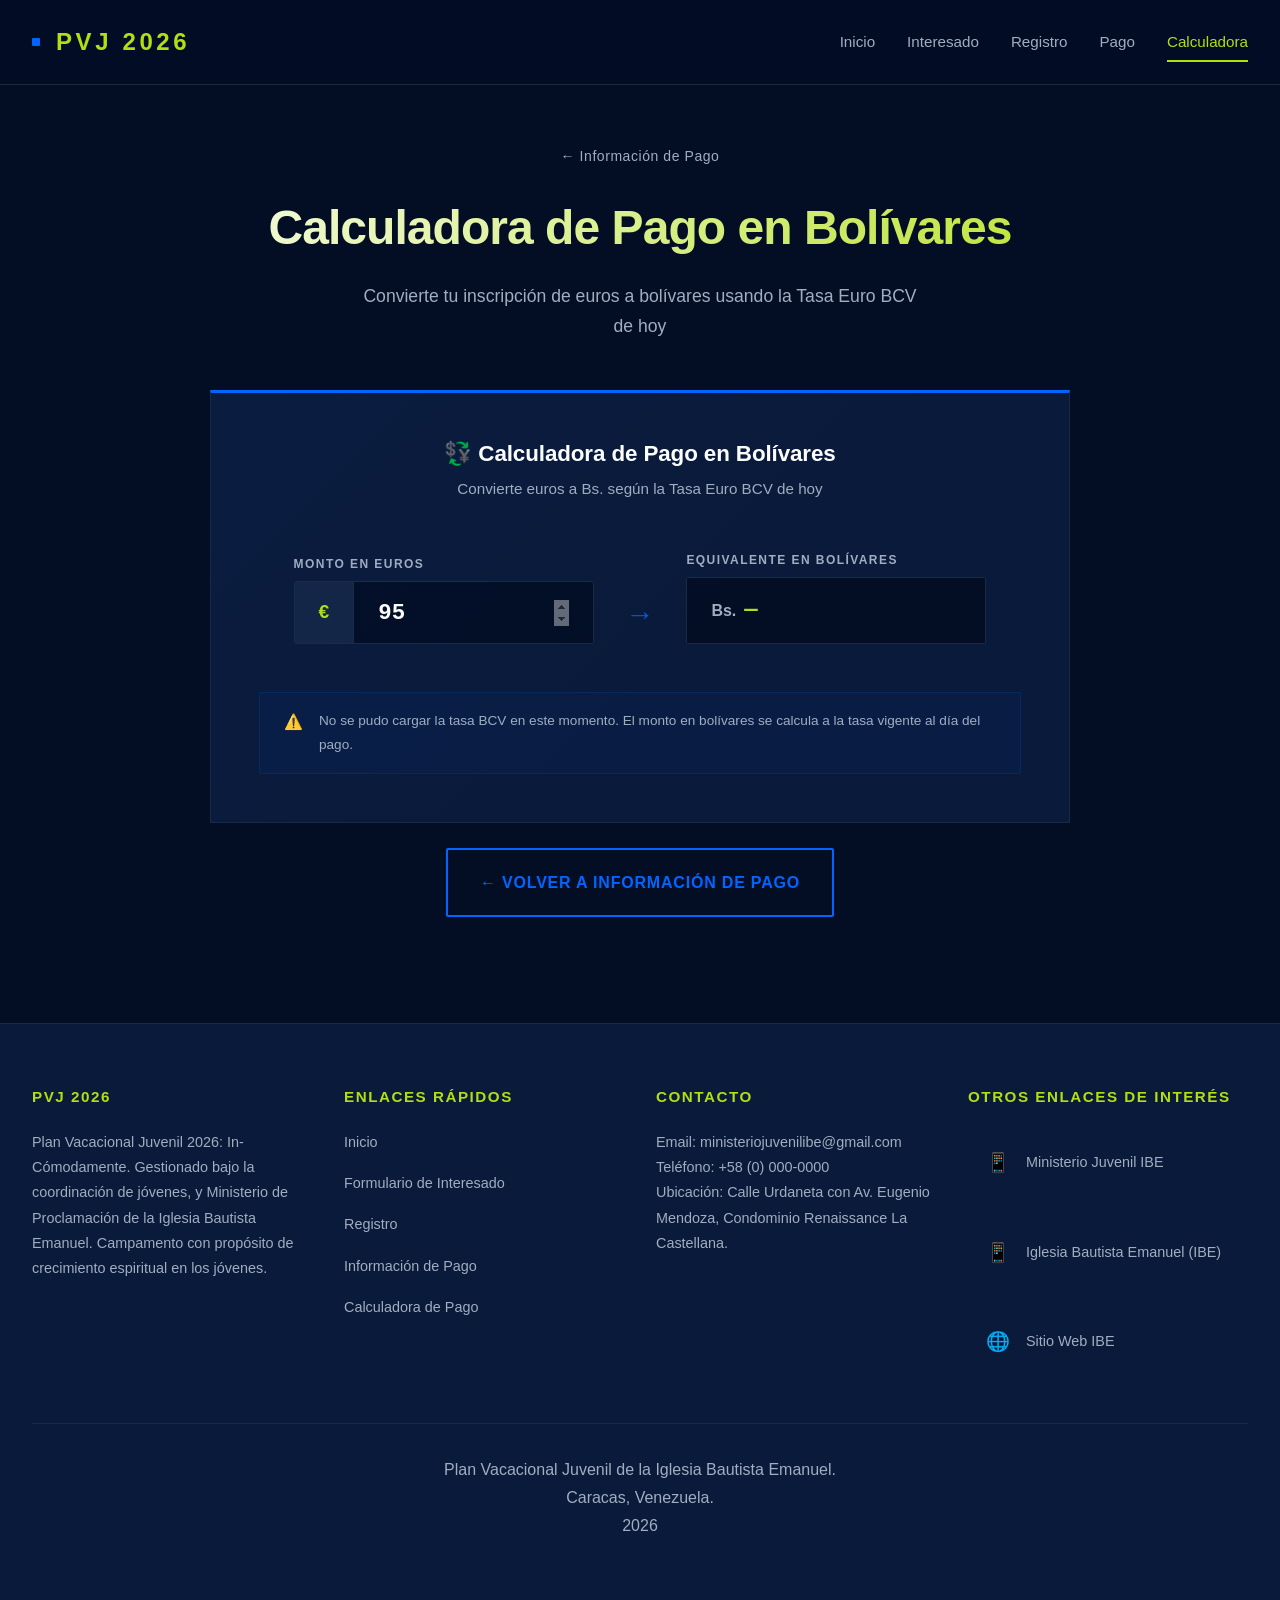
==== calculadora.html @ 080378ae "feat: move calculator to dedicated page (calculadora.html) - Create calculadora.html as a standalone" ====
<!DOCTYPE html>
<html lang="es">
<head>
    <meta charset="UTF-8">
    <meta name="viewport" content="width=device-width, initial-scale=1.0">
    <title>Calculadora de Pago — PVJ 2026</title>
    <meta name="description" content="Calcula el equivalente en bolívares de tu inscripción al Campamento PVJ 2026 según la Tasa Euro BCV del día.">
    <link rel="stylesheet" href="styles.css">
</head>
<body>
    <!-- HEADER & NAVIGATION -->
    <header>
        <nav class="container">
            <div class="logo">PVJ 2026</div>
            <ul class="nav-links" id="navLinks">
                <li><a href="index.html#home">Inicio</a></li>
                <li><a href="index.html#interested-form">Interesado</a></li>
                <li><a href="index.html#registration">Registro</a></li>
                <li><a href="index.html#payment">Pago</a></li>
                <li><a href="calculadora.html" class="active">Calculadora</a></li>
            </ul>
            <button class="hamburger" id="hamburger">
                <span></span>
                <span></span>
                <span></span>
            </button>
        </nav>
    </header>

    <!-- CALCULATOR PAGE -->
    <main class="calc-page">
        <div class="container">

            <div class="calc-page-header">
                <a href="index.html#payment" class="calc-back-link">← Información de Pago</a>
                <h1 class="calc-page-title">Calculadora de Pago en Bolívares</h1>
                <p class="calc-page-subtitle">Convierte tu inscripción de euros a bolívares usando la Tasa Euro BCV de hoy</p>
            </div>

            <div class="calculator-card">
                <div class="calculator-header">
                    <h3 class="calculator-title">💱 Calculadora de Pago en Bolívares</h3>
                    <p class="calculator-subtitle">Convierte euros a Bs. según la Tasa Euro BCV de hoy</p>
                </div>
                <div class="calculator-body">
                    <div class="calculator-input-group">
                        <label class="calculator-label" for="euroInput">Monto en Euros</label>
                        <div class="calculator-input-wrapper">
                            <span class="calculator-currency-symbol">€</span>
                            <input type="number" id="euroInput" class="calculator-input" value="95" min="0" step="1" placeholder="95">
                        </div>
                    </div>
                    <div class="calculator-arrow" aria-hidden="true">→</div>
                    <div class="calculator-output-group">
                        <label class="calculator-label">Equivalente en Bolívares</label>
                        <div class="calculator-result">
                            <span class="calculator-result-currency">Bs.</span>
                            <span class="calculator-result-value" id="bsResultValue">—</span>
                        </div>
                    </div>
                </div>
                <div class="calculator-note" id="calculatorNote">
                    <span class="calculator-note-icon">⏳</span>
                    <span>Obteniendo tasa BCV del día…</span>
                </div>
            </div>

            <div class="calc-page-actions">
                <a href="index.html#payment" class="btn btn-secondary">← Volver a Información de Pago</a>
            </div>

        </div>
    </main>

    <!-- FOOTER -->
    <footer>
        <div class="container">
            <div class="footer-content">
                <div class="footer-section">
                    <h3>PVJ 2026</h3>
                    <p>Plan Vacacional Juvenil 2026: In-Cómodamente. Gestionado bajo la coordinación de jóvenes, y Ministerio de Proclamación de la Iglesia Bautista Emanuel. Campamento con propósito de crecimiento espiritual en los jóvenes.</p>
                </div>
                <div class="footer-section">
                    <h3>Enlaces Rápidos</h3>
                    <ul>
                        <li><a href="index.html#home">Inicio</a></li>
                        <li><a href="index.html#interested-form">Formulario de Interesado</a></li>
                        <li><a href="index.html#registration">Registro</a></li>
                        <li><a href="index.html#payment">Información de Pago</a></li>
                        <li><a href="calculadora.html">Calculadora de Pago</a></li>
                    </ul>
                </div>
                <div class="footer-section">
                    <h3>Contacto</h3>
                    <p>Email: <a href="mailto:ministeriojuvenilibe@gmail.com">ministeriojuvenilibe@gmail.com</a></p>
                    <p>Teléfono: <a href="tel:+58000000000">+58 (0) 000-0000</a></p>
                    <p>Ubicación: <a href="https://maps.app.goo.gl/31Uu8S2GkfhWCuca9" target="_blank" rel="noopener noreferrer">Calle Urdaneta con Av. Eugenio Mendoza, Condominio Renaissance La Castellana.</a></p>
                </div>
                <div class="footer-section">
                    <h3>Otros Enlaces de Interés</h3>
                    <div class="other-links">
                        <a href="https://www.instagram.com/ministeriojuvenilibe?igsh=dWtmNGF1eGZvOHNp" target="_blank" rel="noopener noreferrer" class="other-link">
                            <span class="other-link-icon">📱</span>
                            <span class="other-link-text">Ministerio Juvenil IBE</span>
                        </a>
                        <a href="https://www.instagram.com/ibemanuel_ve?igsh=NWl3dzd6cDNwajc4" target="_blank" rel="noopener noreferrer" class="other-link">
                            <span class="other-link-icon">📱</span>
                            <span class="other-link-text">Iglesia Bautista Emanuel (IBE)</span>
                        </a>
                        <a href="https://ibe.org.ve/?utm_source=ig&utm_medium=social&utm_content=link_in_bio&fbclid=PAb21jcAR_Z95leHRuA2FlbQIxMQBzcnRjBmFwcF9pZA01NjcwNjczNDMzNTI0MjcAAadOOrgETjL6SBcbDUCn283n1OYLlhePJa_xKUQujj7XJ1d_ZzoRWh7jWRweeg_aem_tDl8BLzA64gZrhRH1rPAsA" target="_blank" rel="noopener noreferrer" class="other-link">
                            <span class="other-link-icon">🌐</span>
                            <span class="other-link-text">Sitio Web IBE</span>
                        </a>
                    </div>
                </div>
            </div>
            <div class="footer-bottom">
                <p>Plan Vacacional Juvenil de la Iglesia Bautista Emanuel.<br>
                Caracas, Venezuela.<br>
                2026</p>
            </div>
        </div>
    </footer>

    <script src="main.js"></script>
</body>
</html>
---- styles.css ----
/* ============================================
   DESIGN SYSTEM & CSS VARIABLES
   ============================================ */
:root {
    /* COLOR PALETTE */
    --bg-primary: #030E25;
    --bg-secondary: #0a1a3a;
    --bg-tertiary: #132545;
    --text-primary: #FFFFFF;
    --text-secondary: #A0AEC0;
    --accent-lime: #B2DF14;
    --accent-lime-bright: #C4F01A;
    --accent-blue: #0066FF;
    --accent-blue-bright: #00E5FF;
    --accent-blue-subtle: #0066FF4d;
    --border-subtle: #1a2a45;
    --border-active: #B2DF14;

    /* TYPOGRAPHY */
    --font-family: -apple-system, BlinkMacSystemFont, 'Segoe UI', 'Roboto', 'Oxygen', 'Ubuntu', 'Cantarell', sans-serif;
    --font-mono: 'Monaco', 'Menlo', 'Ubuntu Mono', monospace;
    --line-height-tight: 1.2;
    --line-height-normal: 1.5;
    --line-height-relaxed: 1.75;

    /* SPACING */
    --spacing-xs: 0.5rem;
    --spacing-sm: 1rem;
    --spacing-md: 1.5rem;
    --spacing-lg: 2rem;
    --spacing-xl: 3rem;
    --spacing-2xl: 4rem;

    /* TRANSITIONS */
    --transition-fast: 200ms ease-out;
    --transition-normal: 300ms ease-out;
    --transition-slow: 500ms ease-out;
}

/* ============================================
   GLOBAL STYLES & RESET
   ============================================ */
* {
    margin: 0;
    padding: 0;
    box-sizing: border-box;
}

html {
    scroll-behavior: smooth;
}

body {
    font-family: var(--font-family);
    background-color: var(--bg-primary);
    color: var(--text-primary);
    line-height: var(--line-height-normal);
    overflow-x: hidden;
}

/* SCROLLBAR STYLING */
::-webkit-scrollbar {
    width: 10px;
}

::-webkit-scrollbar-track {
    background: var(--bg-primary);
}

::-webkit-scrollbar-thumb {
    background: var(--accent-blue);
    border-radius: 5px;
}

::-webkit-scrollbar-thumb:hover {
    background: var(--accent-lime);
}

/* ============================================
   TYPOGRAPHY
   ============================================ */
h1 {
    font-size: clamp(2rem, 8vw, 4.5rem);
    font-weight: 700;
    letter-spacing: -0.02em;
    line-height: var(--line-height-tight);
    color: var(--text-primary);
}

h2 {
    font-size: clamp(2rem, 5vw, 3rem);
    font-weight: 700;
    letter-spacing: -0.01em;
    line-height: var(--line-height-tight);
    margin-bottom: var(--spacing-lg);
    color: var(--text-primary);
}

h3 {
    font-size: 1.5rem;
    font-weight: 600;
    letter-spacing: -0.005em;
    line-height: var(--line-height-tight);
    color: var(--text-primary);
}

p {
    font-size: 1rem;
    line-height: var(--line-height-relaxed);
    color: var(--text-secondary);
}

a {
    text-decoration: none;
    color: var(--accent-lime);
    transition: color var(--transition-fast);
}

a:hover {
    color: var(--accent-lime-bright);
}

/* ============================================
   UTILITY CLASSES
   ============================================ */
.container {
    max-width: 1400px;
    margin: 0 auto;
    padding: 0 var(--spacing-lg);
}

.section-divider {
    width: 100%;
    height: 2px;
    background: linear-gradient(90deg, transparent 0%, var(--accent-blue) 50%, transparent 100%);
    margin: var(--spacing-2xl) 0;
    position: relative;
}

.pulse-line {
    width: 100%;
    height: 3px;
    background: linear-gradient(90deg, transparent 0%, var(--accent-blue) 25%, var(--accent-blue) 75%, transparent 100%);
    position: relative;
    overflow: hidden;
}

.pulse-line::after {
    content: '';
    position: absolute;
    width: 20px;
    height: 100%;
    background: radial-gradient(circle, var(--accent-blue-bright) 0%, transparent 70%);
    animation: pulse-move 3s ease-in-out infinite;
}

@keyframes pulse-move {
    0% { left: -20px; }
    50% { left: calc(100% - 10px); }
    100% { left: 100%; }
}

.fade-in {
    animation: fadeInUp 0.8s ease-out forwards;
    opacity: 0;
}

@keyframes fadeInUp {
    from {
        opacity: 0;
        transform: translateY(30px);
    }
    to {
        opacity: 1;
        transform: translateY(0);
    }
}

/* ============================================
   HEADER & NAVIGATION
   ============================================ */
header {
    position: fixed;
    top: 0;
    left: 0;
    right: 0;
    background: rgba(3, 14, 37, 0.95);
    backdrop-filter: blur(10px);
    border-bottom: 1px solid var(--border-subtle);
    z-index: 1000;
    padding: var(--spacing-md) 0;
}

nav {
    display: flex;
    align-items: center;
    justify-content: space-between;
    max-width: 1400px;
    margin: 0 auto;
    padding: 0 var(--spacing-lg);
}

.logo {
    font-size: 1.5rem;
    font-weight: 800;
    letter-spacing: 0.15em;
    color: var(--accent-lime);
    text-transform: uppercase;
    display: flex;
    align-items: center;
    gap: var(--spacing-sm);
}

.logo::before {
    content: '';
    display: inline-block;
    width: 8px;
    height: 8px;
    background: var(--accent-blue);
    border-radius: 1px;
    animation: blink 2s ease-in-out infinite;
}

@keyframes blink {
    0%, 100% { opacity: 1; }
    50% { opacity: 0.3; }
}

.nav-links {
    display: flex;
    list-style: none;
    gap: var(--spacing-lg);
    align-items: center;
}

.nav-links a {
    font-size: 0.95rem;
    font-weight: 500;
    color: var(--text-secondary);
    position: relative;
    padding: var(--spacing-xs) 0;
    transition: color var(--transition-fast);
}

.nav-links a::after {
    content: '';
    position: absolute;
    bottom: -4px;
    left: 0;
    width: 0;
    height: 2px;
    background: var(--accent-lime);
    transition: width var(--transition-fast);
}

.nav-links a:hover {
    color: var(--accent-lime);
}

.nav-links a:hover::after {
    width: 100%;
}

.nav-links a.active {
    color: var(--accent-lime);
}

.nav-links a.active::after {
    width: 100%;
}

.hamburger {
    display: none;
    flex-direction: column;
    gap: 5px;
    cursor: pointer;
    background: none;
    border: none;
}

.hamburger span {
    width: 24px;
    height: 2px;
    background: var(--accent-lime);
    transition: var(--transition-fast);
    border-radius: 1px;
}

/* ============================================
   HERO SECTION
   ============================================ */
.hero {
    margin-top: 80px;
    padding: var(--spacing-2xl) 0;
    min-height: calc(100vh - 80px);
    display: flex;
    flex-direction: column;
    justify-content: center;
    align-items: center;
    text-align: center;
    position: relative;
    overflow: hidden;
}

.hero::before {
    content: '';
    position: absolute;
    top: -50%;
    right: -10%;
    width: 600px;
    height: 600px;
    background: radial-gradient(circle, var(--accent-blue-subtle) 0%, transparent 70%);
    border-radius: 50%;
    pointer-events: none;
    z-index: 1;
}

.hero::after {
    content: '';
    position: absolute;
    bottom: -20%;
    left: -5%;
    width: 400px;
    height: 400px;
    background: radial-gradient(circle, rgba(178, 223, 20, 0.1) 0%, transparent 70%);
    border-radius: 50%;
    pointer-events: none;
    z-index: 1;
}

.hero-content {
    position: relative;
    z-index: 2;
    max-width: 900px;
    animation: fadeInUp 1s ease-out;
}

.hero-title {
    font-size: clamp(2.2rem, 7vw, 5.5rem);
    font-weight: 800;
    letter-spacing: -0.03em;
    margin-bottom: var(--spacing-md);
    background: linear-gradient(135deg, var(--text-primary), var(--accent-lime));
    -webkit-background-clip: text;
    -webkit-text-fill-color: transparent;
    background-clip: text;
    line-height: 1.15;
    word-spacing: 100vw;
}

.hero-subtitle {
    font-size: clamp(1.2rem, 3vw, 1.75rem);
    color: var(--text-secondary);
    margin-bottom: var(--spacing-lg);
    font-weight: 300;
    letter-spacing: 0.05em;
}

.hero-accent {
    color: var(--accent-blue);
    font-weight: 600;
}

.pulse-divider {
    width: 120px;
    height: 4px;
    background: linear-gradient(90deg, transparent, var(--accent-blue), transparent);
    margin: var(--spacing-xl) auto;
    position: relative;
    border-radius: 2px;
}

.pulse-divider::before,
.pulse-divider::after {
    content: '';
    position: absolute;
    width: 100%;
    height: 100%;
    background: inherit;
    border-radius: 2px;
}

.pulse-divider::before {
    animation: scan-left 3s ease-in-out infinite;
    opacity: 0.6;
}

.pulse-divider::after {
    animation: scan-right 3s ease-in-out infinite;
    opacity: 0.3;
}

@keyframes scan-left {
    0%, 100% { transform: translateX(-100%); }
    50% { transform: translateX(100%); }
}

@keyframes scan-right {
    0%, 100% { transform: translateX(100%); }
    50% { transform: translateX(-100%); }
}

/* ============================================
   HERO COUNTDOWN
   ============================================ */
.hero-countdown {
    margin-top: var(--spacing-xl);
}

/* --- Live countdown display --- */
.countdown-wrapper {
    display: inline-flex;
    flex-direction: column;
    align-items: center;
    gap: var(--spacing-md);
    background: rgba(10, 26, 58, 0.8);
    border: 1px solid var(--border-subtle);
    border-top: 3px solid var(--accent-blue);
    padding: var(--spacing-xl) var(--spacing-2xl);
    backdrop-filter: blur(8px);
    position: relative;
    animation: fadeInUp 0.9s ease-out 0.3s both;
}

.countdown-wrapper::before {
    content: '';
    position: absolute;
    top: 0;
    left: 0;
    right: 0;
    height: 1px;
    background: linear-gradient(90deg, transparent, var(--accent-blue-bright), transparent);
    opacity: 0.5;
}

.countdown-label {
    font-size: 0.75rem;
    text-transform: uppercase;
    letter-spacing: 0.2em;
    color: var(--accent-blue);
    font-weight: 600;
    margin: 0;
}

.countdown-grid {
    display: flex;
    align-items: center;
    gap: var(--spacing-md);
}

.countdown-unit {
    display: flex;
    flex-direction: column;
    align-items: center;
    gap: 6px;
    min-width: 72px;
}

.countdown-value {
    font-size: clamp(2.2rem, 6vw, 3.5rem);
    font-weight: 800;
    font-family: var(--font-mono);
    letter-spacing: -0.03em;
    background: linear-gradient(135deg, var(--text-primary), var(--accent-lime));
    -webkit-background-clip: text;
    -webkit-text-fill-color: transparent;
    background-clip: text;
    line-height: 1;
    display: block;
}

.countdown-unit-label {
    font-size: 0.7rem;
    text-transform: uppercase;
    letter-spacing: 0.15em;
    color: var(--text-secondary);
    font-weight: 600;
}

.countdown-sep {
    font-size: clamp(1.8rem, 5vw, 3rem);
    font-weight: 700;
    color: var(--accent-blue);
    line-height: 1;
    padding-bottom: 1.4rem; /* align with numbers, not labels */
    opacity: 0.6;
}

/* --- Camping message --- */
.countdown-camping {
    display: inline-flex;
    align-items: center;
    gap: var(--spacing-md);
    background: rgba(178, 223, 20, 0.08);
    border: 1px solid rgba(178, 223, 20, 0.35);
    border-top: 3px solid var(--accent-lime);
    padding: var(--spacing-lg) var(--spacing-xl);
    backdrop-filter: blur(8px);
    animation: fadeInUp 0.9s ease-out both;
}

.countdown-camping-icon {
    font-size: 2rem;
    flex-shrink: 0;
}

.countdown-camping-text {
    font-size: clamp(1.2rem, 3.5vw, 1.75rem);
    font-weight: 700;
    letter-spacing: 0.02em;
    color: var(--accent-lime);
    margin: 0;
    line-height: 1.2;
}

/* Responsive */
@media (max-width: 600px) {
    .countdown-wrapper {
        padding: var(--spacing-lg);
    }

    .countdown-grid {
        gap: var(--spacing-sm);
    }

    .countdown-unit {
        min-width: 54px;
    }

    .countdown-sep {
        padding-bottom: 1.2rem;
    }
}

/* ============================================
   EVENT DETAILS CARD (TECHNICAL BOX)
   ============================================ */
.event-details-card {
    background: var(--bg-secondary);
    border: 1px solid var(--border-subtle);
    border-left: 3px solid var(--accent-blue);
    padding: var(--spacing-xl);
    margin: var(--spacing-2xl) 0;
    max-width: 900px;
    margin-left: auto;
    margin-right: auto;
    position: relative;
    z-index: 2;
    animation: fadeInUp 1.2s ease-out 0.2s forwards;
    opacity: 0;
    backdrop-filter: blur(5px);
}

.event-details-card::before {
    content: '';
    position: absolute;
    top: 0;
    left: 0;
    right: 0;
    height: 1px;
    background: linear-gradient(90deg, transparent, var(--accent-blue), transparent);
}

.event-details-grid {
    display: grid;
    grid-template-columns: repeat(auto-fit, minmax(250px, 1fr));
    gap: var(--spacing-lg);
    margin-bottom: var(--spacing-lg);
}

.event-detail-item {
    padding: var(--spacing-md);
    border-right: 1px solid var(--border-subtle);
    position: relative;
}

.event-detail-item:last-child {
    border-right: none;
}

.event-detail-label {
    font-size: 0.875rem;
    text-transform: uppercase;
    letter-spacing: 0.15em;
    color: var(--accent-blue);
    margin-bottom: var(--spacing-sm);
    font-weight: 600;
}

.event-detail-value {
    font-size: 1.5rem;
    font-weight: 700;
    color: var(--text-primary);
    line-height: var(--line-height-tight);
}

.event-detail-description {
    font-size: 0.9rem;
    color: var(--text-secondary);
    margin-top: var(--spacing-xs);
}

/* ============================================
   CTA BUTTONS SECTION
   ============================================ */
.cta-section {
    display: flex;
    gap: var(--spacing-md);
    justify-content: center;
    flex-wrap: wrap;
    margin-top: var(--spacing-xl);
}

.btn {
    padding: var(--spacing-md) var(--spacing-lg);
    font-size: 1rem;
    font-weight: 600;
    letter-spacing: 0.05em;
    border: none;
    cursor: pointer;
    transition: all var(--transition-normal);
    text-transform: uppercase;
    position: relative;
    overflow: hidden;
    border-radius: 2px;
}

.btn::before {
    content: '';
    position: absolute;
    top: 0;
    left: -100%;
    width: 100%;
    height: 100%;
    transition: left var(--transition-normal);
    z-index: -1;
}

.btn-primary {
    background: var(--accent-lime);
    color: var(--bg-primary);
    border: 2px solid var(--accent-lime);
}

.btn-primary:hover {
    background: var(--accent-lime-bright);
    border-color: var(--accent-lime-bright);
    box-shadow: 0 0 20px rgba(196, 240, 26, 0.4);
    transform: translateY(-2px);
}

.btn-secondary {
    background: transparent;
    color: var(--accent-blue);
    border: 2px solid var(--accent-blue);
}

.btn-secondary:hover {
    background: var(--accent-blue);
    color: var(--bg-primary);
    box-shadow: 0 0 20px rgba(0, 101, 255, 0.4);
    transform: translateY(-2px);
}

/* ============================================
   WHAT'S INCLUDED SECTION
   ============================================ */
.included-section {
    padding: var(--spacing-2xl) 0;
    border-top: 1px solid var(--border-subtle);
    border-bottom: 1px solid var(--border-subtle);
}

.included-header {
    text-align: center;
    margin-bottom: var(--spacing-2xl);
    animation: fadeInUp 0.8s ease-out 0.3s forwards;
    opacity: 0;
}

.included-header h2 {
    margin-bottom: var(--spacing-md);
}

.included-header p {
    font-size: 1.1rem;
    max-width: 600px;
    margin: 0 auto;
}

.included-grid {
    display: grid;
    grid-template-columns: repeat(auto-fit, minmax(280px, 1fr));
    gap: var(--spacing-lg);
    margin-top: var(--spacing-xl);
}

.included-item {
    background: var(--bg-secondary);
    border: 1px solid var(--border-subtle);
    padding: var(--spacing-xl);
    text-align: center;
    position: relative;
    overflow: hidden;
    transition: all var(--transition-normal);
    animation: fadeInUp 0.8s ease-out forwards;
    opacity: 0;
}

.included-item:nth-child(1) { animation-delay: 0.4s; }
.included-item:nth-child(2) { animation-delay: 0.5s; }
.included-item:nth-child(3) { animation-delay: 0.6s; }
.included-item:nth-child(4) { animation-delay: 0.7s; }
.included-item:nth-child(5) { animation-delay: 0.8s; }

.included-item::before {
    content: '';
    position: absolute;
    top: 0;
    left: -100%;
    width: 100%;
    height: 3px;
    background: linear-gradient(90deg, transparent, var(--accent-blue), transparent);
    animation: slideIn 0.6s ease-out forwards;
    animation-delay: inherit;
}

.included-item:hover {
    border-color: var(--accent-lime);
    background: var(--bg-tertiary);
    transform: translateY(-8px);
    box-shadow: 0 10px 40px rgba(0, 101, 255, 0.2);
}

.included-icon {
    font-size: 3rem;
    margin-bottom: var(--spacing-md);
    display: inline-block;
    padding: var(--spacing-md);
    background: var(--bg-tertiary);
    border: 1px solid var(--border-subtle);
    border-radius: 2px;
}

.included-title {
    color: var(--text-primary);
    margin-bottom: var(--spacing-sm);
    font-weight: 600;
    font-size: 1.2rem;
}

.included-description {
    font-size: 0.9rem;
    color: var(--text-secondary);
    line-height: var(--line-height-relaxed);
}

.included-highlight {
    color: var(--accent-lime);
    font-weight: 600;
}

/* ============================================
   PRICING / PAYMENT SECTION
   ============================================ */
.pricing-section {
    padding: var(--spacing-2xl) 0;
    border-top: 1px solid var(--border-subtle);
    border-bottom: 1px solid var(--border-subtle);
}

.pricing-header {
    text-align: center;
    margin-bottom: var(--spacing-2xl);
    animation: fadeInUp 0.8s ease-out 0.3s forwards;
    opacity: 0;
}

.pricing-header h2 {
    margin-bottom: var(--spacing-md);
}

.pricing-header p {
    font-size: 1.1rem;
    max-width: 600px;
    margin: 0 auto;
}

.pricing-layout {
    display: grid;
    grid-template-columns: 380px 1fr;
    gap: var(--spacing-2xl);
    max-width: 1000px;
    margin: 0 auto;
    align-items: start;
}

/* --- Price Card --- */
.price-card {
    background: var(--bg-secondary);
    border: 1px solid var(--border-subtle);
    border-top: 3px solid var(--accent-lime);
    padding: var(--spacing-xl);
    position: relative;
    text-align: center;
    animation: fadeInUp 0.8s ease-out 0.4s forwards;
    opacity: 0;
    box-shadow: 0 0 40px rgba(178, 223, 20, 0.06);
}

.price-card::before {
    content: '';
    position: absolute;
    inset: 0;
    background: linear-gradient(135deg, rgba(178, 223, 20, 0.03) 0%, transparent 60%);
    pointer-events: none;
}

.price-card-badge {
    display: inline-block;
    font-size: 0.75rem;
    font-weight: 600;
    text-transform: uppercase;
    letter-spacing: 0.15em;
    color: var(--accent-lime);
    background: rgba(178, 223, 20, 0.1);
    border: 1px solid rgba(178, 223, 20, 0.3);
    padding: 4px 14px;
    border-radius: 2px;
    margin-bottom: var(--spacing-lg);
}

.price-amount {
    display: flex;
    align-items: flex-start;
    justify-content: center;
    gap: 4px;
    margin-bottom: var(--spacing-xs);
    line-height: 1;
}

.price-currency {
    font-size: 2rem;
    font-weight: 700;
    color: var(--accent-lime);
    margin-top: 0.6rem;
}

.price-number {
    font-size: 5.5rem;
    font-weight: 800;
    letter-spacing: -0.04em;
    background: linear-gradient(135deg, var(--text-primary), var(--accent-lime));
    -webkit-background-clip: text;
    -webkit-text-fill-color: transparent;
    background-clip: text;
    line-height: 1;
}

.price-description {
    font-size: 0.9rem;
    color: var(--text-secondary);
    margin-bottom: var(--spacing-lg);
}

.price-divider {
    height: 1px;
    background: linear-gradient(90deg, transparent, var(--border-subtle), transparent);
    margin: var(--spacing-lg) 0;
}

/* BCV note inside card */
.bcv-note {
    display: flex;
    align-items: center;
    gap: var(--spacing-md);
    background: var(--bg-tertiary);
    border: 1px solid var(--border-subtle);
    border-left: 3px solid var(--accent-blue);
    padding: var(--spacing-md);
    text-align: left;
}

.bcv-icon {
    font-size: 1.75rem;
    flex-shrink: 0;
}

.bcv-text {
    display: flex;
    flex-direction: column;
    gap: 2px;
}

.bcv-text strong {
    color: var(--text-primary);
    font-size: 0.95rem;
}

.bcv-text span {
    font-size: 0.85rem;
    color: var(--text-secondary);
    line-height: var(--line-height-relaxed);
}

.bcv-text em {
    font-style: normal;
    color: var(--accent-blue-bright);
    font-weight: 600;
}

/* --- Payment Methods Panel --- */
.payment-methods {
    animation: fadeInUp 0.8s ease-out 0.5s forwards;
    opacity: 0;
    display: flex;
    flex-direction: column;
    gap: var(--spacing-md);
}

.payment-methods-title {
    font-size: 1rem;
    text-transform: uppercase;
    letter-spacing: 0.12em;
    color: var(--text-secondary);
    font-weight: 600;
    margin-bottom: var(--spacing-sm);
}

.payment-method-item {
    display: flex;
    align-items: flex-start;
    gap: var(--spacing-md);
    background: var(--bg-secondary);
    border: 1px solid var(--border-subtle);
    padding: var(--spacing-md) var(--spacing-lg);
    transition: all var(--transition-fast);
    position: relative;
    overflow: hidden;
}

.payment-method-item::before {
    content: '';
    position: absolute;
    left: 0;
    top: 0;
    bottom: 0;
    width: 3px;
    background: var(--accent-blue);
    transform: scaleY(0);
    transition: transform var(--transition-fast);
    transform-origin: bottom;
}

.payment-method-item:hover {
    border-color: var(--accent-blue);
    background: var(--bg-tertiary);
}

.payment-method-item:hover::before {
    transform: scaleY(1);
}

.payment-method-icon {
    font-size: 1.5rem;
    flex-shrink: 0;
    margin-top: 2px;
}

.payment-method-info {
    display: flex;
    flex-direction: column;
    gap: 4px;
}

.payment-method-info strong {
    color: var(--text-primary);
    font-size: 1rem;
    font-weight: 600;
}

.payment-method-info span {
    font-size: 0.875rem;
    color: var(--text-secondary);
    line-height: var(--line-height-relaxed);
}

.highlight-text {
    color: var(--accent-lime);
}

/* BCV info box at the bottom */
.bcv-info-box {
    display: flex;
    align-items: flex-start;
    gap: var(--spacing-sm);
    background: rgba(0, 101, 255, 0.06);
    border: 1px solid rgba(0, 101, 255, 0.2);
    padding: var(--spacing-md) var(--spacing-lg);
    margin-top: var(--spacing-xs);
}

.bcv-info-icon {
    font-size: 1rem;
    flex-shrink: 0;
    margin-top: 3px;
}

.bcv-info-box p {
    font-size: 0.85rem;
    color: var(--text-secondary);
    line-height: var(--line-height-relaxed);
    margin: 0;
}

.bcv-info-box strong {
    color: var(--accent-blue-bright);
}

/* Responsive */
@media (max-width: 768px) {
    .pricing-layout {
        grid-template-columns: 1fr;
        gap: var(--spacing-xl);
    }

    .price-number {
        font-size: 4rem;
    }
}

/* ============================================
   CALCULATOR PAGE LAYOUT
   ============================================ */
.calc-page {
    padding-top: calc(80px + var(--spacing-2xl));
    padding-bottom: var(--spacing-2xl);
    min-height: calc(100vh - 80px);
}

.calc-page-header {
    text-align: center;
    margin-bottom: var(--spacing-xl);
    animation: fadeInUp 0.8s ease-out forwards;
}

.calc-back-link {
    display: inline-block;
    font-size: 0.875rem;
    color: var(--text-secondary);
    font-weight: 500;
    letter-spacing: 0.04em;
    margin-bottom: var(--spacing-lg);
    transition: color var(--transition-fast);
}

.calc-back-link:hover {
    color: var(--accent-lime);
}

.calc-page-title {
    font-size: clamp(1.8rem, 5vw, 3rem);
    font-weight: 800;
    margin-bottom: var(--spacing-md);
    background: linear-gradient(135deg, var(--text-primary), var(--accent-lime));
    -webkit-background-clip: text;
    -webkit-text-fill-color: transparent;
    background-clip: text;
    line-height: var(--line-height-tight);
}

.calc-page-subtitle {
    font-size: 1.1rem;
    max-width: 560px;
    margin: 0 auto;
}

/* Standalone card on the calculator page — give it more breathing room */
.calc-page .calculator-card {
    max-width: 860px;
    margin: 0 auto;
}

.calc-page-actions {
    text-align: center;
    margin-top: var(--spacing-xl);
}

/* ============================================
   CALCULATOR CTA LINK (inside price card)
   ============================================ */
.calc-cta-link {
    display: block;
    text-align: center;
    margin-top: var(--spacing-md);
    font-size: 0.95rem;
    font-weight: 500;
    color: var(--accent-blue-bright);
    letter-spacing: 0.02em;
    transition: color var(--transition-fast), letter-spacing var(--transition-fast);
}

.calc-cta-link:hover {
    color: var(--accent-lime);
    letter-spacing: 0.05em;
}

/* ============================================
   EURO RATE BADGE (inside price card)
   ============================================ */
.euro-rate-badge {
    display: flex;
    align-items: center;
    justify-content: center;
    gap: var(--spacing-sm);
    background: rgba(178, 223, 20, 0.07);
    border: 1px solid rgba(178, 223, 20, 0.25);
    border-radius: 2px;
    padding: var(--spacing-sm) var(--spacing-md);
    margin: var(--spacing-md) 0;
    flex-wrap: wrap;
    min-height: 48px;
    transition: background var(--transition-normal);
}

.euro-rate-badge.loaded {
    background: rgba(178, 223, 20, 0.1);
    border-color: rgba(178, 223, 20, 0.4);
}

.euro-rate-dot {
    display: inline-block;
    width: 8px;
    height: 8px;
    border-radius: 50%;
    background: var(--text-secondary);
    flex-shrink: 0;
    transition: background var(--transition-normal);
}

.euro-rate-badge.loaded .euro-rate-dot {
    background: var(--accent-lime);
    box-shadow: 0 0 8px rgba(178, 223, 20, 0.8);
    animation: live-pulse 2s ease-in-out infinite;
}

@keyframes live-pulse {
    0%, 100% { box-shadow: 0 0 4px rgba(178, 223, 20, 0.5); }
    50%       { box-shadow: 0 0 12px rgba(178, 223, 20, 1); }
}

.euro-rate-loading {
    font-size: 0.85rem;
    color: var(--text-secondary);
}

.euro-rate-label {
    font-size: 0.75rem;
    text-transform: uppercase;
    letter-spacing: 0.1em;
    color: var(--accent-lime);
    font-weight: 600;
}

.euro-rate-value {
    font-size: 1rem;
    color: var(--text-primary);
    font-weight: 700;
    letter-spacing: 0.02em;
}

.euro-rate-value strong {
    color: var(--accent-lime);
}

/* ============================================
   EURO CALCULATOR SECTION
   ============================================ */
.calculator-section {
    padding: var(--spacing-2xl) 0;
    border-top: 1px solid var(--border-subtle);
}

.calculator-card {
    background: var(--bg-secondary);
    border: 1px solid var(--border-subtle);
    border-top: 3px solid var(--accent-blue);
    padding: var(--spacing-xl);
    max-width: 860px;
    margin: 0 auto;
    position: relative;
    animation: fadeInUp 0.8s ease-out 0.3s forwards;
    opacity: 0;
}

.calculator-card::before {
    content: '';
    position: absolute;
    inset: 0;
    background: linear-gradient(135deg, rgba(0, 102, 255, 0.03) 0%, transparent 60%);
    pointer-events: none;
}

.calculator-header {
    text-align: center;
    margin-bottom: var(--spacing-xl);
}

.calculator-title {
    font-size: 1.4rem;
    color: var(--text-primary);
    margin-bottom: var(--spacing-xs);
}

.calculator-subtitle {
    font-size: 0.95rem;
    color: var(--text-secondary);
    margin: 0;
}

.calculator-body {
    display: flex;
    align-items: flex-end;
    gap: var(--spacing-lg);
    justify-content: center;
    flex-wrap: wrap;
}

.calculator-input-group,
.calculator-output-group {
    display: flex;
    flex-direction: column;
    gap: var(--spacing-xs);
    flex: 1;
    min-width: 200px;
    max-width: 300px;
}

.calculator-label {
    font-size: 0.75rem;
    text-transform: uppercase;
    letter-spacing: 0.12em;
    color: var(--text-secondary);
    font-weight: 600;
}

.calculator-input-wrapper {
    display: flex;
    align-items: center;
    background: var(--bg-primary);
    border: 1px solid var(--border-subtle);
    border-radius: 2px;
    overflow: hidden;
    transition: border-color var(--transition-fast);
}

.calculator-input-wrapper:focus-within {
    border-color: var(--accent-blue);
    box-shadow: 0 0 0 2px rgba(0, 102, 255, 0.15);
}

.calculator-currency-symbol {
    padding: var(--spacing-sm) var(--spacing-md);
    background: var(--bg-tertiary);
    border-right: 1px solid var(--border-subtle);
    color: var(--accent-lime);
    font-weight: 700;
    font-size: 1.2rem;
    flex-shrink: 0;
}

.calculator-input {
    flex: 1;
    background: transparent;
    border: none;
    outline: none;
    padding: var(--spacing-sm) var(--spacing-md);
    color: var(--text-primary);
    font-size: 1.4rem;
    font-weight: 700;
    font-family: var(--font-mono);
    width: 100%;
}

.calculator-input::-webkit-inner-spin-button,
.calculator-input::-webkit-outer-spin-button {
    opacity: 0.4;
}

.calculator-arrow {
    font-size: 1.8rem;
    color: var(--accent-blue);
    padding-bottom: var(--spacing-xs);
    flex-shrink: 0;
    opacity: 0.8;
    transition: transform var(--transition-fast), opacity var(--transition-fast);
}

.calculator-arrow.calculating {
    opacity: 0.4;
    transform: scale(0.9);
}

.calculator-result {
    display: flex;
    align-items: baseline;
    gap: var(--spacing-xs);
    background: var(--bg-primary);
    border: 1px solid var(--border-subtle);
    border-radius: 2px;
    padding: var(--spacing-sm) var(--spacing-md);
    min-height: 56px;
    transition: border-color var(--transition-normal);
}

.calculator-result.has-value {
    border-color: rgba(178, 223, 20, 0.3);
}

.calculator-result-currency {
    font-size: 1rem;
    color: var(--text-secondary);
    font-weight: 600;
    flex-shrink: 0;
}

.calculator-result-value {
    font-size: 1.4rem;
    font-weight: 800;
    color: var(--accent-lime);
    font-family: var(--font-mono);
    letter-spacing: -0.02em;
}

.calculator-note {
    display: flex;
    align-items: flex-start;
    gap: var(--spacing-sm);
    background: rgba(0, 102, 255, 0.05);
    border: 1px solid rgba(0, 102, 255, 0.15);
    padding: var(--spacing-sm) var(--spacing-md);
    margin-top: var(--spacing-xl);
    border-radius: 2px;
}

.calculator-note-icon {
    font-size: 0.95rem;
    flex-shrink: 0;
    margin-top: 2px;
}

.calculator-note span:last-child {
    font-size: 0.85rem;
    color: var(--text-secondary);
    line-height: var(--line-height-relaxed);
}

.calculator-note strong {
    color: var(--accent-blue-bright);
}

@media (max-width: 600px) {
    .calculator-body {
        flex-direction: column;
        align-items: stretch;
        gap: var(--spacing-md);
    }

    .calculator-input-group,
    .calculator-output-group {
        max-width: 100%;
        min-width: unset;
    }

    .calculator-arrow {
        text-align: center;
        transform: rotate(90deg);
        padding: 0;
    }
}

/* ============================================
   FAQ SECTION
   ============================================ */
.faq-section {
    padding: var(--spacing-2xl) 0;
    max-width: 900px;
    margin: 0 auto;
}

.faq-header {
    text-align: center;
    margin-bottom: var(--spacing-2xl);
    animation: fadeInUp 0.8s ease-out 0.4s forwards;
    opacity: 0;
}

.faq-header h2 {
    margin-bottom: var(--spacing-md);
}

.faq-header p {
    font-size: 1.05rem;
    max-width: 600px;
    margin: 0 auto;
}

.faq-container {
    display: flex;
    flex-direction: column;
    gap: var(--spacing-md);
}

.faq-item {
    background: var(--bg-secondary);
    border: 1px solid var(--border-subtle);
    border-left: 3px solid transparent;
    overflow: hidden;
    animation: fadeInUp 0.8s ease-out forwards;
    opacity: 0;
    transition: border-color var(--transition-fast);
}

.faq-item:nth-child(1) { animation-delay: 0.5s; }
.faq-item:nth-child(2) { animation-delay: 0.6s; }
.faq-item:nth-child(3) { animation-delay: 0.7s; }
.faq-item:nth-child(4) { animation-delay: 0.8s; }
.faq-item:nth-child(5) { animation-delay: 0.9s; }
.faq-item:nth-child(6) { animation-delay: 1s; }
.faq-item:nth-child(7) { animation-delay: 1.1s; }
.faq-item:nth-child(8) { animation-delay: 1.2s; }
.faq-item:nth-child(9) { animation-delay: 1.3s; }

.faq-item.active {
    border-left-color: var(--accent-lime);
    background: var(--bg-tertiary);
}

.faq-question {
    padding: var(--spacing-lg);
    cursor: pointer;
    display: flex;
    justify-content: space-between;
    align-items: center;
    gap: var(--spacing-md);
    user-select: none;
    transition: background var(--transition-fast);
}

.faq-question:hover {
    background: rgba(178, 223, 20, 0.05);
}

.faq-question-text {
    font-weight: 600;
    color: var(--text-primary);
    text-align: left;
    flex: 1;
    font-size: 1.05rem;
}

.faq-toggle {
    display: flex;
    align-items: center;
    justify-content: center;
    width: 32px;
    height: 32px;
    background: var(--bg-secondary);
    border: 1px solid var(--border-subtle);
    flex-shrink: 0;
    transition: all var(--transition-fast);
    position: relative;
}

.faq-item.active .faq-toggle {
    background: var(--accent-lime);
    border-color: var(--accent-lime);
    box-shadow: 0 0 10px rgba(178, 223, 20, 0.3);
}

.faq-toggle::before,
.faq-toggle::after {
    content: '';
    position: absolute;
    background: currentColor;
    transition: all var(--transition-fast);
}

.faq-toggle::before {
    width: 12px;
    height: 2px;
    opacity: 1;
}

.faq-toggle::after {
    width: 2px;
    height: 12px;
    opacity: 1;
}

.faq-item.active .faq-toggle::after {
    opacity: 0;
    transform: rotate(90deg);
}

.faq-answer {
    max-height: 0;
    overflow: hidden;
    transition: max-height var(--transition-normal);
    background: var(--bg-primary);
    border-top: 1px solid var(--border-subtle);
}

.faq-item.active .faq-answer {
    max-height: 500px;
}

.faq-answer-content {
    padding: var(--spacing-lg);
    color: var(--text-secondary);
    line-height: var(--line-height-relaxed);
}

.faq-answer-content p {
    margin-bottom: var(--spacing-md);
}

.faq-answer-content p:last-child {
    margin-bottom: 0;
}

/* ============================================
   FOOTER
   ============================================ */
footer {
    background: var(--bg-secondary);
    border-top: 1px solid var(--border-subtle);
    padding: var(--spacing-2xl) 0;
    margin-top: var(--spacing-2xl);
}

.footer-content {
    display: grid;
    grid-template-columns: repeat(auto-fit, minmax(250px, 1fr));
    gap: var(--spacing-lg);
    margin-bottom: var(--spacing-xl);
}

.footer-section h3 {
    margin-bottom: var(--spacing-md);
    color: var(--accent-lime);
    font-size: 0.95rem;
    text-transform: uppercase;
    letter-spacing: 0.1em;
}

.footer-section p,
.footer-section a {
    font-size: 0.9rem;
    color: var(--text-secondary);
    line-height: var(--line-height-relaxed);
}

.footer-section a:hover {
    color: var(--accent-lime);
}

.footer-section ul {
    list-style: none;
}

.footer-section ul li {
    margin-bottom: var(--spacing-sm);
}

.footer-bottom {
    border-top: 1px solid var(--border-subtle);
    padding-top: var(--spacing-lg);
    text-align: center;
    color: var(--text-secondary);
    font-size: 0.85rem;
}

.other-links {
    display: flex;
    flex-direction: column;
    gap: var(--spacing-md);
}

.other-link {
    display: flex;
    align-items: center;
    gap: var(--spacing-sm);
    color: var(--text-secondary);
    font-size: 0.9rem;
    padding: var(--spacing-sm) 0;
    transition: all var(--transition-fast);
    border-left: 2px solid transparent;
    padding-left: var(--spacing-sm);
}

.other-link:hover {
    color: var(--accent-lime);
    border-left-color: var(--accent-lime);
    padding-left: calc(var(--spacing-sm) + 4px);
}

.other-link-icon {
    font-size: 1.2rem;
    display: inline-block;
    min-width: 1.5rem;
}

.other-link-text {
    color: inherit;
}

/* ============================================
   RESPONSIVE DESIGN
   ============================================ */
@media (max-width: 768px) {
    .nav-links {
        display: none;
    }

    .hamburger {
        display: flex;
    }

    .nav-links.active {
        display: flex;
        flex-direction: column;
        position: absolute;
        top: 70px;
        left: 0;
        right: 0;
        background: var(--bg-secondary);
        border-bottom: 1px solid var(--border-subtle);
        padding: var(--spacing-lg);
        gap: var(--spacing-md);
        z-index: 999;
    }

    .hero {
        margin-top: 90px;
        min-height: auto;
        padding: var(--spacing-xl) 0;
    }

    .event-details-card {
        padding: var(--spacing-lg);
        margin: var(--spacing-xl) 0;
    }

    .event-detail-item {
        border-right: none;
        border-bottom: 1px solid var(--border-subtle);
        padding: var(--spacing-md) 0;
        margin-bottom: var(--spacing-md);
    }

    .event-detail-item:last-child {
        border-bottom: none;
    }

    .cta-section {
        flex-direction: column;
    }

    .btn {
        width: 100%;
    }

    .merch-grid {
        grid-template-columns: 1fr;
        gap: var(--spacing-md);
    }

    .merch-item {
        padding: var(--spacing-lg);
    }

    .event-details-grid {
        grid-template-columns: 1fr;
        gap: var(--spacing-md);
    }

    .hero-title {
        font-size: 2.5rem;
    }

    .faq-question-text {
        font-size: 1rem;
    }
}

@media (max-width: 480px) {
    :root {
        --spacing-lg: 1.5rem;
        --spacing-xl: 2rem;
        --spacing-2xl: 2.5rem;
    }

    nav {
        padding: 0 var(--spacing-md);
    }

    .container {
        padding: 0 var(--spacing-md);
    }

    .hero-title {
        font-size: 2rem;
    }

    .hero-subtitle {
        font-size: 1rem;
    }

    h2 {
        font-size: 1.75rem;
    }

    .event-details-card {
        padding: var(--spacing-md);
    }

    .btn {
        font-size: 0.9rem;
        padding: var(--spacing-md);
    }

    .faq-toggle {
        width: 28px;
        height: 28px;
    }

    .footer-content {
        grid-template-columns: 1fr;
    }
}

/* ============================================
   ACCESSIBILITY & FOCUS STATES
   ============================================ */
button:focus,
a:focus {
    outline: 2px solid var(--accent-lime);
    outline-offset: 2px;
}

.faq-question:focus-visible {
    outline: 2px solid var(--accent-lime);
    outline-offset: -2px;
}

/* ============================================
   PRINT STYLES
   ============================================ */
@media print {
    header,
    .hamburger,
    footer {
        display: none;
    }

    .faq-answer {
        max-height: none !important;
    }

    body {
        background: white;
        color: black;
    }
}
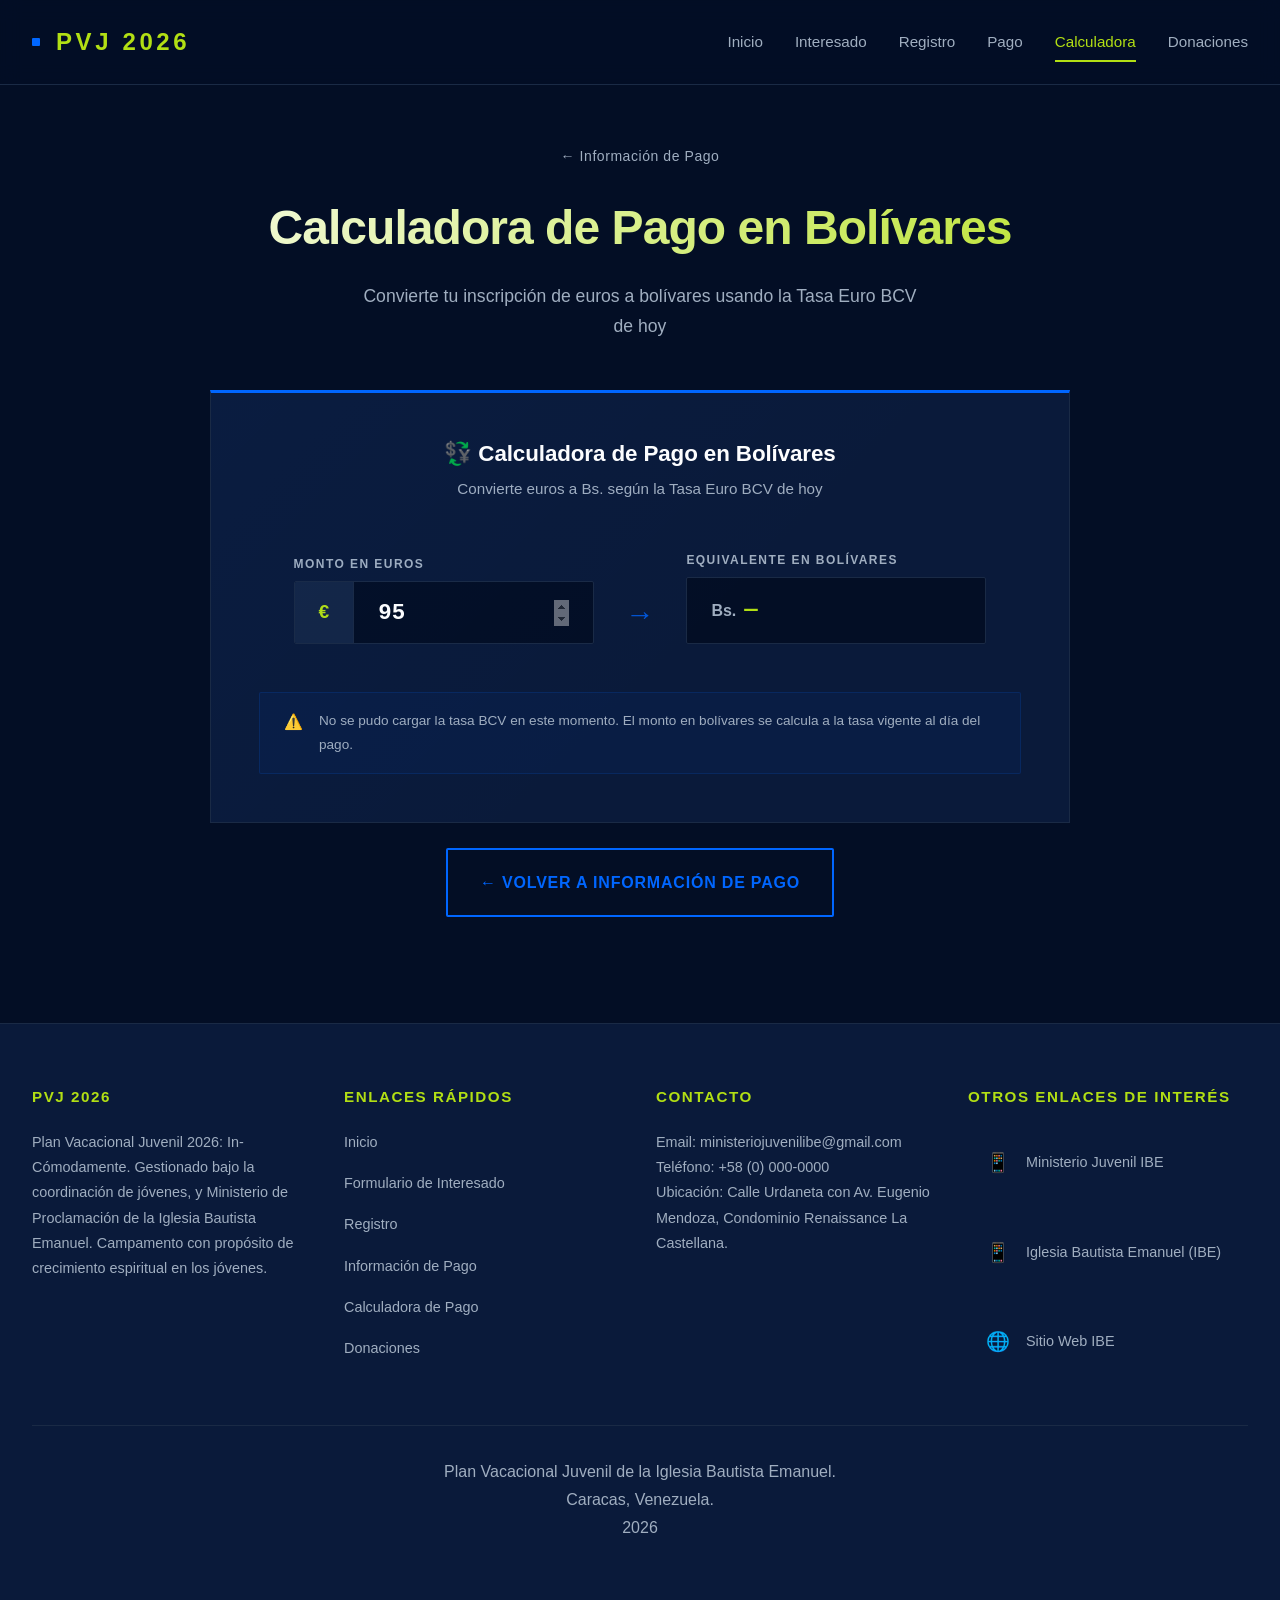
==== commit d2b61c0a: "Abstract header and footer into shared components.js - Create components.js as single source of trut" ====
--- a/calculadora.html
+++ b/calculadora.html
@@ -8,24 +8,8 @@
     <link rel="stylesheet" href="styles.css">
 </head>
 <body>
-    <!-- HEADER & NAVIGATION -->
-    <header>
-        <nav class="container">
-            <div class="logo">PVJ 2026</div>
-            <ul class="nav-links" id="navLinks">
-                <li><a href="index.html#home">Inicio</a></li>
-                <li><a href="index.html#interested-form">Interesado</a></li>
-                <li><a href="index.html#registration">Registro</a></li>
-                <li><a href="index.html#payment">Pago</a></li>
-                <li><a href="calculadora.html" class="active">Calculadora</a></li>
-            </ul>
-            <button class="hamburger" id="hamburger">
-                <span></span>
-                <span></span>
-                <span></span>
-            </button>
-        </nav>
-    </header>
+    <!-- HEADER & NAVIGATION — rendered by components.js -->
+    <header></header>
 
     <!-- CALCULATOR PAGE -->
     <main class="calc-page">
@@ -72,56 +56,10 @@
         </div>
     </main>
 
-    <!-- FOOTER -->
-    <footer>
-        <div class="container">
-            <div class="footer-content">
-                <div class="footer-section">
-                    <h3>PVJ 2026</h3>
-                    <p>Plan Vacacional Juvenil 2026: In-Cómodamente. Gestionado bajo la coordinación de jóvenes, y Ministerio de Proclamación de la Iglesia Bautista Emanuel. Campamento con propósito de crecimiento espiritual en los jóvenes.</p>
-                </div>
-                <div class="footer-section">
-                    <h3>Enlaces Rápidos</h3>
-                    <ul>
-                        <li><a href="index.html#home">Inicio</a></li>
-                        <li><a href="index.html#interested-form">Formulario de Interesado</a></li>
-                        <li><a href="index.html#registration">Registro</a></li>
-                        <li><a href="index.html#payment">Información de Pago</a></li>
-                        <li><a href="calculadora.html">Calculadora de Pago</a></li>
-                    </ul>
-                </div>
-                <div class="footer-section">
-                    <h3>Contacto</h3>
-                    <p>Email: <a href="mailto:ministeriojuvenilibe@gmail.com">ministeriojuvenilibe@gmail.com</a></p>
-                    <p>Teléfono: <a href="tel:+58000000000">+58 (0) 000-0000</a></p>
-                    <p>Ubicación: <a href="https://maps.app.goo.gl/31Uu8S2GkfhWCuca9" target="_blank" rel="noopener noreferrer">Calle Urdaneta con Av. Eugenio Mendoza, Condominio Renaissance La Castellana.</a></p>
-                </div>
-                <div class="footer-section">
-                    <h3>Otros Enlaces de Interés</h3>
-                    <div class="other-links">
-                        <a href="https://www.instagram.com/ministeriojuvenilibe?igsh=dWtmNGF1eGZvOHNp" target="_blank" rel="noopener noreferrer" class="other-link">
-                            <span class="other-link-icon">📱</span>
-                            <span class="other-link-text">Ministerio Juvenil IBE</span>
-                        </a>
-                        <a href="https://www.instagram.com/ibemanuel_ve?igsh=NWl3dzd6cDNwajc4" target="_blank" rel="noopener noreferrer" class="other-link">
-                            <span class="other-link-icon">📱</span>
-                            <span class="other-link-text">Iglesia Bautista Emanuel (IBE)</span>
-                        </a>
-                        <a href="https://ibe.org.ve/?utm_source=ig&utm_medium=social&utm_content=link_in_bio&fbclid=PAb21jcAR_Z95leHRuA2FlbQIxMQBzcnRjBmFwcF9pZA01NjcwNjczNDMzNTI0MjcAAadOOrgETjL6SBcbDUCn283n1OYLlhePJa_xKUQujj7XJ1d_ZzoRWh7jWRweeg_aem_tDl8BLzA64gZrhRH1rPAsA" target="_blank" rel="noopener noreferrer" class="other-link">
-                            <span class="other-link-icon">🌐</span>
-                            <span class="other-link-text">Sitio Web IBE</span>
-                        </a>
-                    </div>
-                </div>
-            </div>
-            <div class="footer-bottom">
-                <p>Plan Vacacional Juvenil de la Iglesia Bautista Emanuel.<br>
-                Caracas, Venezuela.<br>
-                2026</p>
-            </div>
-        </div>
-    </footer>
+    <!-- FOOTER — rendered by components.js -->
+    <footer></footer>
 
+    <script src="components.js"></script>
     <script src="main.js"></script>
 </body>
 </html>
--- a/styles.css
+++ b/styles.css
@@ -1773,3 +1773,1016 @@
         color: black;
     }
 }
+
+/* ============================================
+   FAQ ANSWER — RICH CONTENT (shared)
+   ============================================ */
+.faq-answer-content ul,
+.faq-answer-content ol {
+    margin: var(--spacing-sm) 0 var(--spacing-md) var(--spacing-xl);
+}
+
+.faq-answer-content li {
+    padding: 4px 0;
+    color: var(--text-secondary);
+    line-height: var(--line-height-relaxed);
+}
+
+.faq-answer-content a {
+    color: var(--accent-lime);
+}
+
+.faq-answer-content a:hover {
+    color: var(--accent-lime-bright);
+}
+
+/* ============================================
+   UTILITY — SHARED ACROSS PAGES
+   ============================================ */
+.btn-block {
+    display: block;
+    width: 100%;
+}
+
+/* ============================================
+   DONATIONS PAGE — PAGE HERO (INNER PAGES)
+   ============================================ */
+.page-hero {
+    margin-top: 80px;
+    padding: var(--spacing-2xl) var(--spacing-lg);
+    text-align: center;
+    position: relative;
+    overflow: hidden;
+    border-bottom: 1px solid var(--border-subtle);
+}
+
+.page-hero::before {
+    content: '';
+    position: absolute;
+    top: -30%;
+    right: -5%;
+    width: 500px;
+    height: 500px;
+    background: radial-gradient(circle, var(--accent-blue-subtle) 0%, transparent 70%);
+    border-radius: 50%;
+    pointer-events: none;
+}
+
+.page-hero::after {
+    content: '';
+    position: absolute;
+    bottom: -20%;
+    left: -5%;
+    width: 350px;
+    height: 350px;
+    background: radial-gradient(circle, rgba(178, 223, 20, 0.08) 0%, transparent 70%);
+    border-radius: 50%;
+    pointer-events: none;
+}
+
+.page-hero-content {
+    position: relative;
+    z-index: 2;
+    max-width: 800px;
+    margin: 0 auto;
+    animation: fadeInUp 0.8s ease-out;
+}
+
+.page-hero-title {
+    font-size: clamp(2rem, 6vw, 4rem);
+    font-weight: 800;
+    letter-spacing: -0.03em;
+    margin-bottom: var(--spacing-md);
+    background: linear-gradient(135deg, var(--text-primary), var(--accent-lime));
+    -webkit-background-clip: text;
+    -webkit-text-fill-color: transparent;
+    background-clip: text;
+    line-height: 1.15;
+}
+
+.page-hero-subtitle {
+    font-size: clamp(1rem, 2.5vw, 1.35rem);
+    color: var(--text-secondary);
+    margin-bottom: var(--spacing-md);
+    max-width: 600px;
+    margin-left: auto;
+    margin-right: auto;
+}
+
+.page-hero-description {
+    font-size: 1rem;
+    color: var(--text-secondary);
+    max-width: 600px;
+    margin: 0 auto var(--spacing-xl);
+    line-height: var(--line-height-relaxed);
+}
+
+.page-hero-cta {
+    display: flex;
+    gap: var(--spacing-md);
+    justify-content: center;
+    flex-wrap: wrap;
+}
+
+/* ============================================
+   DONATIONS PAGE — SECTION HEADER
+   ============================================ */
+.section-header {
+    text-align: center;
+    margin-bottom: var(--spacing-2xl);
+    animation: fadeInUp 0.8s ease-out 0.2s forwards;
+    opacity: 0;
+}
+
+.section-header h2 {
+    margin-bottom: var(--spacing-md);
+}
+
+.section-header p {
+    font-size: 1.1rem;
+    max-width: 600px;
+    margin: 0 auto;
+}
+
+/* ============================================
+   DONATIONS PAGE — WHY DONATE CARDS
+   ============================================ */
+.why-donate-section {
+    padding: var(--spacing-2xl) 0;
+    border-top: 1px solid var(--border-subtle);
+}
+
+.why-cards {
+    display: grid;
+    grid-template-columns: repeat(auto-fit, minmax(300px, 1fr));
+    gap: var(--spacing-lg);
+    margin-top: var(--spacing-xl);
+}
+
+.why-card {
+    background: var(--bg-secondary);
+    border: 1px solid var(--border-subtle);
+    padding: var(--spacing-xl);
+    position: relative;
+    overflow: hidden;
+    transition: all var(--transition-normal);
+    animation: fadeInUp 0.8s ease-out forwards;
+    opacity: 0;
+}
+
+.why-card:nth-child(1) { animation-delay: 0.3s; }
+.why-card:nth-child(2) { animation-delay: 0.45s; }
+.why-card:nth-child(3) { animation-delay: 0.6s; }
+
+.why-card::before {
+    content: '';
+    position: absolute;
+    top: 0;
+    left: 0;
+    right: 0;
+    height: 3px;
+    background: linear-gradient(90deg, var(--accent-blue), var(--accent-lime));
+    transform: scaleX(0);
+    transition: transform var(--transition-normal);
+    transform-origin: left;
+}
+
+.why-card:hover {
+    border-color: var(--accent-lime);
+    background: var(--bg-tertiary);
+    transform: translateY(-6px);
+    box-shadow: 0 12px 40px rgba(0, 101, 255, 0.15);
+}
+
+.why-card:hover::before {
+    transform: scaleX(1);
+}
+
+.why-card-icon {
+    font-size: 2.5rem;
+    margin-bottom: var(--spacing-md);
+    display: inline-block;
+    padding: var(--spacing-md);
+    background: var(--bg-tertiary);
+    border: 1px solid var(--border-subtle);
+    border-radius: 2px;
+}
+
+.why-card h3 {
+    color: var(--text-primary);
+    margin-bottom: var(--spacing-md);
+    font-size: 1.25rem;
+}
+
+.why-card p {
+    color: var(--text-secondary);
+    font-size: 0.9rem;
+    line-height: var(--line-height-relaxed);
+    margin-bottom: var(--spacing-sm);
+}
+
+.why-card-stat {
+    background: rgba(0, 102, 255, 0.08);
+    border: 1px solid rgba(0, 102, 255, 0.2);
+    border-left: 3px solid var(--accent-blue);
+    padding: var(--spacing-sm) var(--spacing-md);
+    font-size: 0.85rem;
+    color: var(--accent-blue-bright);
+    font-weight: 600;
+    margin-top: var(--spacing-md);
+}
+
+/* ============================================
+   DONATIONS PAGE — IMPACT BANNER
+   ============================================ */
+.impact-banner {
+    background: rgba(178, 223, 20, 0.06);
+    border: 1px solid rgba(178, 223, 20, 0.25);
+    border-top: 3px solid var(--accent-lime);
+    padding: var(--spacing-2xl) var(--spacing-xl);
+    text-align: center;
+    margin: var(--spacing-2xl) 0;
+    animation: fadeInUp 0.8s ease-out 0.5s forwards;
+    opacity: 0;
+}
+
+.impact-banner-label {
+    font-size: 0.8rem;
+    text-transform: uppercase;
+    letter-spacing: 0.2em;
+    color: var(--accent-lime);
+    font-weight: 600;
+    margin-bottom: var(--spacing-sm);
+}
+
+.impact-banner-number {
+    font-size: clamp(3rem, 8vw, 5rem);
+    font-weight: 800;
+    letter-spacing: -0.04em;
+    background: linear-gradient(135deg, var(--text-primary), var(--accent-lime));
+    -webkit-background-clip: text;
+    -webkit-text-fill-color: transparent;
+    background-clip: text;
+    line-height: 1;
+    margin: var(--spacing-md) 0;
+    display: block;
+}
+
+.impact-banner-description {
+    font-size: 1rem;
+    color: var(--text-secondary);
+    max-width: 500px;
+    margin: 0 auto;
+    font-style: italic;
+}
+
+/* ============================================
+   DONATIONS PAGE — BECAS COUNTER
+   ============================================ */
+.becas-counter-section {
+    padding: var(--spacing-2xl) var(--spacing-xl);
+    background: var(--bg-secondary);
+    border: 1px solid var(--border-subtle);
+    border-top: 3px solid var(--accent-blue);
+    margin: var(--spacing-2xl) 0;
+    animation: fadeInUp 0.8s ease-out 0.4s forwards;
+    opacity: 0;
+}
+
+.becas-counter-title {
+    font-size: 1.5rem;
+    font-weight: 700;
+    text-align: center;
+    margin-bottom: var(--spacing-xl);
+    color: var(--text-primary);
+}
+
+.becas-stats-grid {
+    display: grid;
+    grid-template-columns: repeat(3, 1fr);
+    gap: var(--spacing-lg);
+    margin-bottom: var(--spacing-xl);
+    text-align: center;
+}
+
+.becas-stat-label {
+    font-size: 0.7rem;
+    text-transform: uppercase;
+    letter-spacing: 0.15em;
+    color: var(--text-secondary);
+    font-weight: 600;
+    margin-bottom: var(--spacing-sm);
+}
+
+.becas-stat-value {
+    font-size: clamp(3rem, 8vw, 4.5rem);
+    font-weight: 800;
+    font-family: var(--font-mono);
+    letter-spacing: -0.04em;
+    background: linear-gradient(135deg, var(--text-primary), var(--accent-blue));
+    -webkit-background-clip: text;
+    -webkit-text-fill-color: transparent;
+    background-clip: text;
+    line-height: 1;
+    display: block;
+    margin-bottom: var(--spacing-sm);
+}
+
+.becas-stat.goal .becas-stat-value {
+    background: linear-gradient(135deg, var(--text-primary), var(--accent-lime));
+    -webkit-background-clip: text;
+    -webkit-text-fill-color: transparent;
+    background-clip: text;
+}
+
+.becas-stat.remaining .becas-stat-value {
+    background: linear-gradient(135deg, #FF8C8C, #FF4444);
+    -webkit-background-clip: text;
+    -webkit-text-fill-color: transparent;
+    background-clip: text;
+}
+
+.becas-stat-desc {
+    font-size: 0.875rem;
+    color: var(--text-secondary);
+}
+
+.becas-progress {
+    height: 20px;
+    background: var(--bg-tertiary);
+    border: 1px solid var(--border-subtle);
+    border-radius: 2px;
+    overflow: hidden;
+    margin: var(--spacing-lg) 0 var(--spacing-sm);
+}
+
+.becas-progress-fill {
+    height: 100%;
+    background: linear-gradient(90deg, var(--accent-blue), var(--accent-lime));
+    display: flex;
+    align-items: center;
+    justify-content: flex-end;
+    padding-right: var(--spacing-sm);
+    font-size: 0.75rem;
+    font-weight: 700;
+    color: var(--bg-primary);
+}
+
+.becas-progress-label {
+    text-align: center;
+    font-size: 0.85rem;
+    color: var(--text-secondary);
+    margin-bottom: var(--spacing-xl);
+}
+
+.becas-cta {
+    text-align: center;
+}
+
+.becas-cta p {
+    color: var(--text-primary);
+    font-weight: 600;
+    margin-bottom: var(--spacing-md);
+}
+
+@media (max-width: 768px) {
+    .becas-stats-grid {
+        grid-template-columns: 1fr;
+        gap: var(--spacing-md);
+    }
+
+    .becas-counter-section {
+        padding: var(--spacing-xl) var(--spacing-lg);
+    }
+}
+
+/* ============================================
+   DONATIONS PAGE — DONATION TIERS
+   ============================================ */
+.donation-tiers-section {
+    padding: var(--spacing-2xl) 0;
+    border-top: 1px solid var(--border-subtle);
+}
+
+.donation-featured-card {
+    background: var(--bg-secondary);
+    border: 1px solid var(--border-subtle);
+    border-top: 3px solid var(--accent-lime);
+    padding: var(--spacing-2xl) var(--spacing-xl);
+    text-align: center;
+    margin-bottom: var(--spacing-2xl);
+    position: relative;
+    overflow: hidden;
+    animation: fadeInUp 0.8s ease-out 0.3s forwards;
+    opacity: 0;
+    box-shadow: 0 0 40px rgba(178, 223, 20, 0.06);
+}
+
+.donation-featured-card::before {
+    content: '';
+    position: absolute;
+    inset: 0;
+    background: linear-gradient(135deg, rgba(178, 223, 20, 0.03) 0%, transparent 60%);
+    pointer-events: none;
+}
+
+.donation-featured-icon {
+    font-size: 3rem;
+    margin-bottom: var(--spacing-md);
+    display: inline-block;
+}
+
+.donation-featured-title {
+    font-size: 1.5rem;
+    font-weight: 700;
+    color: var(--text-primary);
+    margin-bottom: var(--spacing-xs);
+}
+
+.donation-featured-subtitle {
+    font-size: 0.95rem;
+    color: var(--text-secondary);
+    margin-bottom: var(--spacing-lg);
+}
+
+.donation-featured-amount {
+    display: flex;
+    align-items: flex-start;
+    justify-content: center;
+    gap: 4px;
+    line-height: 1;
+    margin-bottom: var(--spacing-xs);
+}
+
+.donation-featured-currency {
+    font-size: 2rem;
+    font-weight: 700;
+    color: var(--accent-lime);
+    margin-top: 0.6rem;
+}
+
+.donation-featured-price {
+    font-size: 5rem;
+    font-weight: 800;
+    letter-spacing: -0.04em;
+    background: linear-gradient(135deg, var(--text-primary), var(--accent-lime));
+    -webkit-background-clip: text;
+    -webkit-text-fill-color: transparent;
+    background-clip: text;
+    line-height: 1;
+}
+
+.donation-featured-price-desc {
+    font-size: 0.9rem;
+    color: var(--text-secondary);
+    margin-bottom: var(--spacing-xl);
+}
+
+.donation-featured-benefits {
+    list-style: none;
+    display: inline-block;
+    text-align: left;
+    margin: var(--spacing-lg) auto;
+    background: var(--bg-tertiary);
+    border: 1px solid var(--border-subtle);
+    border-left: 3px solid var(--accent-lime);
+    padding: var(--spacing-lg) var(--spacing-xl);
+}
+
+.donation-featured-benefits li {
+    padding: 6px 0;
+    font-size: 0.95rem;
+    color: var(--text-secondary);
+    display: flex;
+    align-items: center;
+    gap: var(--spacing-sm);
+}
+
+.donation-featured-benefits li::before {
+    content: '✓';
+    color: var(--accent-lime);
+    font-weight: 700;
+    flex-shrink: 0;
+}
+
+.donation-partial-header {
+    text-align: center;
+    margin: var(--spacing-2xl) 0 var(--spacing-lg);
+}
+
+.donation-partial-header h3 {
+    font-size: 1.5rem;
+    color: var(--text-primary);
+    margin-bottom: var(--spacing-sm);
+}
+
+.donation-partial-header p {
+    color: var(--text-secondary);
+}
+
+.donation-partial-grid {
+    display: grid;
+    grid-template-columns: repeat(auto-fit, minmax(240px, 1fr));
+    gap: var(--spacing-lg);
+    margin-bottom: var(--spacing-xl);
+}
+
+.donation-partial-card {
+    background: var(--bg-secondary);
+    border: 1px solid var(--border-subtle);
+    padding: var(--spacing-xl);
+    text-align: center;
+    transition: all var(--transition-normal);
+    position: relative;
+    animation: fadeInUp 0.8s ease-out forwards;
+    opacity: 0;
+}
+
+.donation-partial-card:nth-child(1) { animation-delay: 0.3s; }
+.donation-partial-card:nth-child(2) { animation-delay: 0.45s; }
+.donation-partial-card:nth-child(3) { animation-delay: 0.6s; }
+
+.donation-partial-card:hover {
+    border-color: var(--accent-blue);
+    background: var(--bg-tertiary);
+    transform: translateY(-4px);
+    box-shadow: 0 8px 30px rgba(0, 101, 255, 0.15);
+}
+
+.donation-partial-card-icon {
+    font-size: 2.5rem;
+    margin-bottom: var(--spacing-md);
+    display: inline-block;
+    padding: var(--spacing-md);
+    background: var(--bg-tertiary);
+    border: 1px solid var(--border-subtle);
+    border-radius: 2px;
+}
+
+.donation-partial-card h4 {
+    font-size: 1.1rem;
+    font-weight: 700;
+    color: var(--text-primary);
+    margin-bottom: var(--spacing-sm);
+}
+
+.donation-partial-card-amount {
+    font-size: 2.5rem;
+    font-weight: 800;
+    letter-spacing: -0.03em;
+    background: linear-gradient(135deg, var(--text-primary), var(--accent-blue));
+    -webkit-background-clip: text;
+    -webkit-text-fill-color: transparent;
+    background-clip: text;
+    line-height: 1;
+    margin: var(--spacing-sm) 0;
+    display: block;
+}
+
+.donation-partial-card p {
+    font-size: 0.875rem;
+    color: var(--text-secondary);
+    margin-bottom: var(--spacing-sm);
+    line-height: var(--line-height-relaxed);
+}
+
+.donation-partial-card .btn {
+    margin-top: var(--spacing-md);
+    width: 100%;
+}
+
+/* ============================================
+   DONATIONS PAGE — INFO NOTE BOX
+   ============================================ */
+.info-note {
+    background: rgba(0, 102, 255, 0.06);
+    border: 1px solid rgba(0, 102, 255, 0.2);
+    border-left: 4px solid var(--accent-blue);
+    padding: var(--spacing-lg) var(--spacing-xl);
+    margin: var(--spacing-xl) 0;
+}
+
+.info-note.lime {
+    background: rgba(178, 223, 20, 0.05);
+    border-color: rgba(178, 223, 20, 0.2);
+    border-left-color: var(--accent-lime);
+}
+
+.info-note-title {
+    font-size: 0.875rem;
+    font-weight: 700;
+    text-transform: uppercase;
+    letter-spacing: 0.1em;
+    color: var(--accent-blue-bright);
+    margin-bottom: var(--spacing-md);
+}
+
+.info-note.lime .info-note-title {
+    color: var(--accent-lime);
+}
+
+.info-note p {
+    font-size: 0.95rem;
+    color: var(--text-secondary);
+    margin-bottom: var(--spacing-sm);
+    line-height: var(--line-height-relaxed);
+}
+
+.info-note p:last-child {
+    margin-bottom: 0;
+}
+
+.info-note strong {
+    color: var(--text-primary);
+}
+
+.info-note .highlight {
+    color: var(--accent-lime);
+    font-weight: 700;
+}
+
+/* ============================================
+   DONATIONS PAGE — IMPACT SECTION
+   ============================================ */
+.donations-impact-section {
+    padding: var(--spacing-2xl) var(--spacing-xl);
+    background: var(--bg-secondary);
+    border: 1px solid var(--border-subtle);
+    margin: var(--spacing-2xl) 0;
+}
+
+.impact-statement-box {
+    background: rgba(178, 223, 20, 0.05);
+    border: 1px solid rgba(178, 223, 20, 0.2);
+    border-top: 3px solid var(--accent-lime);
+    padding: var(--spacing-2xl) var(--spacing-xl);
+    text-align: center;
+    margin-bottom: var(--spacing-xl);
+    animation: fadeInUp 0.8s ease-out 0.3s forwards;
+    opacity: 0;
+}
+
+.impact-statement-title {
+    font-size: clamp(1.5rem, 4vw, 2.5rem);
+    font-weight: 800;
+    letter-spacing: -0.02em;
+    background: linear-gradient(135deg, var(--text-primary), var(--accent-lime));
+    -webkit-background-clip: text;
+    -webkit-text-fill-color: transparent;
+    background-clip: text;
+    margin-bottom: var(--spacing-lg);
+    line-height: 1.2;
+}
+
+.impact-no-text {
+    font-size: 1rem;
+    color: var(--text-secondary);
+    margin-bottom: var(--spacing-sm);
+}
+
+.impact-yes-text {
+    font-size: 1.1rem;
+    color: var(--accent-lime);
+    font-weight: 600;
+    margin-bottom: var(--spacing-lg);
+}
+
+.impact-detail {
+    font-size: 0.95rem;
+    color: var(--text-secondary);
+    max-width: 650px;
+    margin: 0 auto;
+    line-height: var(--line-height-relaxed);
+}
+
+.impact-detail strong {
+    color: var(--text-primary);
+}
+
+.donations-impact-grid {
+    display: grid;
+    grid-template-columns: repeat(auto-fit, minmax(180px, 1fr));
+    gap: var(--spacing-md);
+    margin-bottom: var(--spacing-xl);
+}
+
+.donations-impact-item {
+    background: var(--bg-tertiary);
+    border: 1px solid var(--border-subtle);
+    border-top: 3px solid var(--accent-blue);
+    padding: var(--spacing-lg);
+    text-align: center;
+    transition: all var(--transition-fast);
+    animation: fadeInUp 0.8s ease-out forwards;
+    opacity: 0;
+}
+
+.donations-impact-item:nth-child(1) { animation-delay: 0.4s; }
+.donations-impact-item:nth-child(2) { animation-delay: 0.5s; }
+.donations-impact-item:nth-child(3) { animation-delay: 0.6s; }
+.donations-impact-item:nth-child(4) {
+    animation-delay: 0.7s;
+    border-top-color: var(--accent-lime);
+}
+
+.donations-impact-item:hover {
+    border-color: var(--accent-lime);
+    transform: translateY(-4px);
+}
+
+.donations-impact-amount {
+    font-size: 2rem;
+    font-weight: 800;
+    background: linear-gradient(135deg, var(--text-primary), var(--accent-blue));
+    -webkit-background-clip: text;
+    -webkit-text-fill-color: transparent;
+    background-clip: text;
+    display: block;
+    margin-bottom: var(--spacing-sm);
+}
+
+.donations-impact-item:last-child .donations-impact-amount {
+    background: linear-gradient(135deg, var(--text-primary), var(--accent-lime));
+    -webkit-background-clip: text;
+    -webkit-text-fill-color: transparent;
+    background-clip: text;
+}
+
+.donations-impact-result {
+    font-size: 0.875rem;
+    color: var(--text-secondary);
+    font-weight: 600;
+}
+
+.impact-philosophy-box {
+    background: var(--bg-tertiary);
+    border: 1px solid var(--border-subtle);
+    border-left: 4px solid var(--accent-lime);
+    padding: var(--spacing-xl);
+    animation: fadeInUp 0.8s ease-out 0.5s forwards;
+    opacity: 0;
+}
+
+.impact-philosophy-box p {
+    font-size: 0.95rem;
+    color: var(--text-secondary);
+    line-height: var(--line-height-relaxed);
+    margin-bottom: var(--spacing-md);
+}
+
+.impact-philosophy-box p:last-child {
+    margin-bottom: 0;
+}
+
+.impact-philosophy-box strong {
+    color: var(--text-primary);
+}
+
+.impact-philosophy-box em {
+    color: var(--accent-lime);
+    font-style: normal;
+    font-weight: 600;
+}
+
+.impact-quote {
+    border-top: 1px solid var(--border-subtle);
+    padding-top: var(--spacing-lg);
+    margin-top: var(--spacing-lg);
+    color: var(--accent-lime);
+    font-style: italic;
+    font-weight: 600;
+}
+
+/* ============================================
+   DONATIONS PAGE — PAYMENT METHOD CARDS
+   ============================================ */
+.donation-methods-section {
+    padding: var(--spacing-2xl) 0;
+    border-top: 1px solid var(--border-subtle);
+}
+
+.donation-methods-grid {
+    display: grid;
+    grid-template-columns: repeat(auto-fit, minmax(280px, 1fr));
+    gap: var(--spacing-lg);
+    margin-bottom: var(--spacing-xl);
+}
+
+.donation-method-card {
+    background: var(--bg-secondary);
+    border: 1px solid var(--border-subtle);
+    padding: var(--spacing-xl);
+    text-align: center;
+    transition: all var(--transition-normal);
+    position: relative;
+    overflow: hidden;
+    animation: fadeInUp 0.8s ease-out forwards;
+    opacity: 0;
+}
+
+.donation-method-card:nth-child(1) { animation-delay: 0.3s; }
+.donation-method-card:nth-child(2) { animation-delay: 0.4s; }
+.donation-method-card:nth-child(3) { animation-delay: 0.5s; }
+.donation-method-card:nth-child(4) { animation-delay: 0.6s; }
+.donation-method-card:nth-child(5) { animation-delay: 0.7s; }
+.donation-method-card:nth-child(6) { animation-delay: 0.8s; }
+
+.donation-method-card::before {
+    content: '';
+    position: absolute;
+    top: 0;
+    left: 0;
+    right: 0;
+    height: 3px;
+    background: linear-gradient(90deg, var(--accent-blue), var(--accent-lime));
+    transform: scaleX(0);
+    transition: transform var(--transition-normal);
+    transform-origin: left;
+}
+
+.donation-method-card:hover {
+    border-color: var(--accent-blue);
+    background: var(--bg-tertiary);
+    transform: translateY(-4px);
+    box-shadow: 0 8px 30px rgba(0, 101, 255, 0.15);
+}
+
+.donation-method-card:hover::before {
+    transform: scaleX(1);
+}
+
+.donation-method-icon {
+    font-size: 2.5rem;
+    margin-bottom: var(--spacing-md);
+    display: inline-block;
+    padding: var(--spacing-md);
+    background: var(--bg-tertiary);
+    border: 1px solid var(--border-subtle);
+    border-radius: 2px;
+}
+
+.donation-method-card h4 {
+    font-size: 1.1rem;
+    font-weight: 700;
+    color: var(--text-primary);
+    margin-bottom: var(--spacing-sm);
+}
+
+.donation-method-desc {
+    font-size: 0.875rem;
+    color: var(--text-secondary);
+    margin-bottom: var(--spacing-md);
+    line-height: var(--line-height-relaxed);
+}
+
+.payment-detail-box {
+    background: var(--bg-primary);
+    border: 1px solid var(--border-subtle);
+    border-left: 3px solid var(--accent-blue);
+    padding: var(--spacing-md);
+    font-family: var(--font-mono);
+    font-size: 0.8rem;
+    color: var(--text-secondary);
+    text-align: left;
+    line-height: 1.9;
+    margin-bottom: var(--spacing-md);
+    word-break: break-all;
+}
+
+.detail-label {
+    color: var(--accent-blue-bright);
+    font-size: 0.7rem;
+    text-transform: uppercase;
+    letter-spacing: 0.1em;
+    display: block;
+    margin-bottom: 6px;
+    font-family: var(--font-family);
+}
+
+.donation-method-link {
+    font-size: 0.875rem;
+    color: var(--text-secondary);
+    text-align: left;
+    display: block;
+    margin-top: var(--spacing-sm);
+}
+
+.donation-method-note {
+    font-size: 0.85rem;
+    color: var(--text-secondary);
+    margin-bottom: var(--spacing-sm);
+    margin-top: var(--spacing-xs);
+}
+
+.donation-method-card .btn-block {
+    margin-top: var(--spacing-md);
+}
+
+/* ============================================
+   DONATIONS PAGE — FINAL CTA
+   ============================================ */
+.donations-final-cta {
+    padding: var(--spacing-2xl) var(--spacing-xl);
+    text-align: center;
+    position: relative;
+    overflow: hidden;
+    margin: var(--spacing-2xl) 0;
+    border: 1px solid var(--border-subtle);
+    border-top: 3px solid var(--accent-lime);
+    background: var(--bg-secondary);
+    animation: fadeInUp 0.8s ease-out 0.3s forwards;
+    opacity: 0;
+}
+
+.donations-final-cta::before {
+    content: '';
+    position: absolute;
+    top: -30%;
+    right: -5%;
+    width: 400px;
+    height: 400px;
+    background: radial-gradient(circle, var(--accent-blue-subtle) 0%, transparent 70%);
+    border-radius: 50%;
+    pointer-events: none;
+}
+
+.donations-final-cta::after {
+    content: '';
+    position: absolute;
+    bottom: -20%;
+    left: -5%;
+    width: 300px;
+    height: 300px;
+    background: radial-gradient(circle, rgba(178, 223, 20, 0.07) 0%, transparent 70%);
+    border-radius: 50%;
+    pointer-events: none;
+}
+
+.donations-final-cta-content {
+    position: relative;
+    z-index: 1;
+    max-width: 700px;
+    margin: 0 auto;
+}
+
+.donations-final-cta-content h2 {
+    font-size: clamp(2rem, 5vw, 3rem);
+    font-weight: 800;
+    background: linear-gradient(135deg, var(--text-primary), var(--accent-lime));
+    -webkit-background-clip: text;
+    -webkit-text-fill-color: transparent;
+    background-clip: text;
+    margin-bottom: var(--spacing-md);
+}
+
+.donations-final-cta-text {
+    font-size: 1.1rem;
+    color: var(--text-secondary);
+    margin-bottom: var(--spacing-xl);
+    max-width: 550px;
+    margin-left: auto;
+    margin-right: auto;
+    line-height: var(--line-height-relaxed);
+}
+
+.donations-contact-box {
+    background: rgba(0, 102, 255, 0.06);
+    border: 1px solid rgba(0, 102, 255, 0.2);
+    padding: var(--spacing-xl);
+    margin-top: var(--spacing-xl);
+    text-align: left;
+    max-width: 440px;
+    margin-left: auto;
+    margin-right: auto;
+}
+
+.donations-contact-box h3 {
+    font-size: 0.9rem;
+    text-transform: uppercase;
+    letter-spacing: 0.12em;
+    color: var(--accent-blue-bright);
+    margin-bottom: var(--spacing-md);
+}
+
+.donations-contact-item {
+    padding: var(--spacing-sm) 0;
+    font-size: 0.9rem;
+    color: var(--text-secondary);
+    border-bottom: 1px solid var(--border-subtle);
+    display: flex;
+    align-items: center;
+    gap: var(--spacing-sm);
+}
+
+.donations-contact-item:last-child {
+    border-bottom: none;
+    padding-bottom: 0;
+}
+
+.donations-contact-item a {
+    color: var(--accent-lime);
+}
+
+.donations-contact-item a:hover {
+    color: var(--accent-lime-bright);
+}
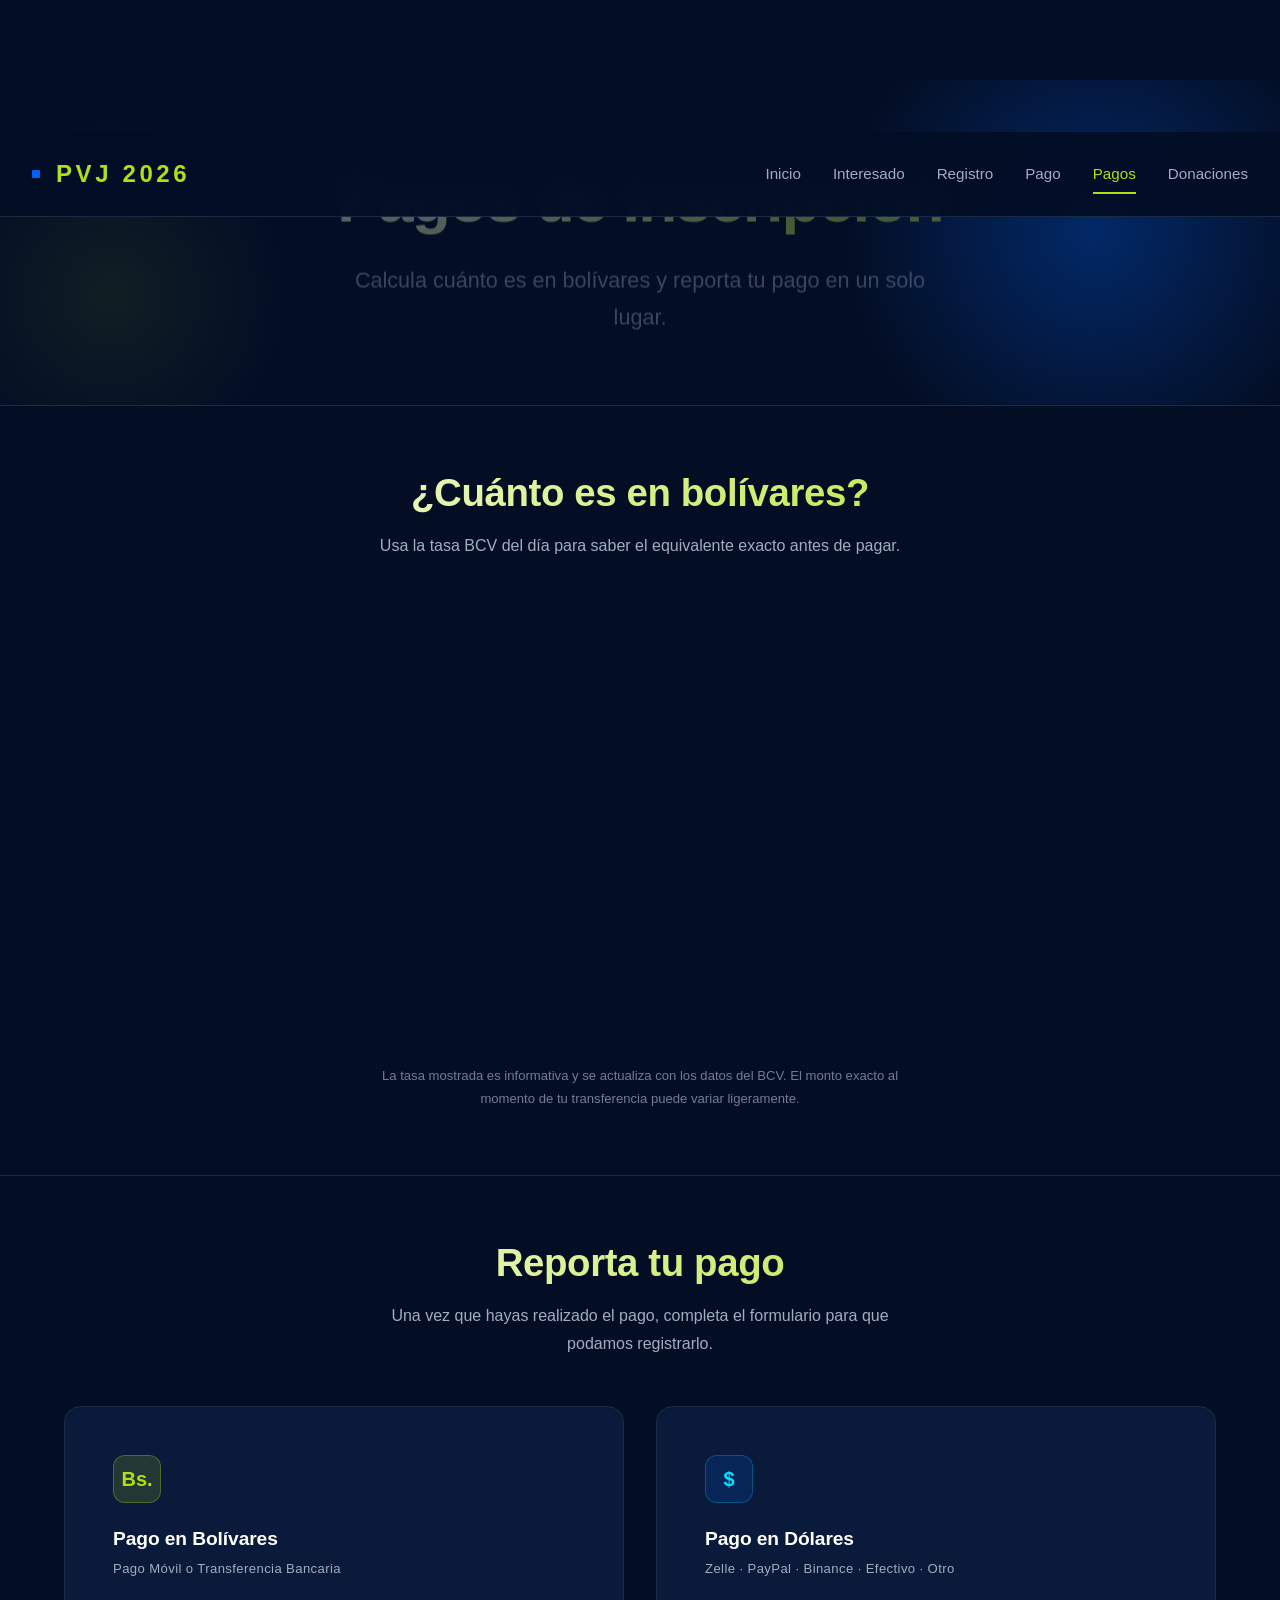
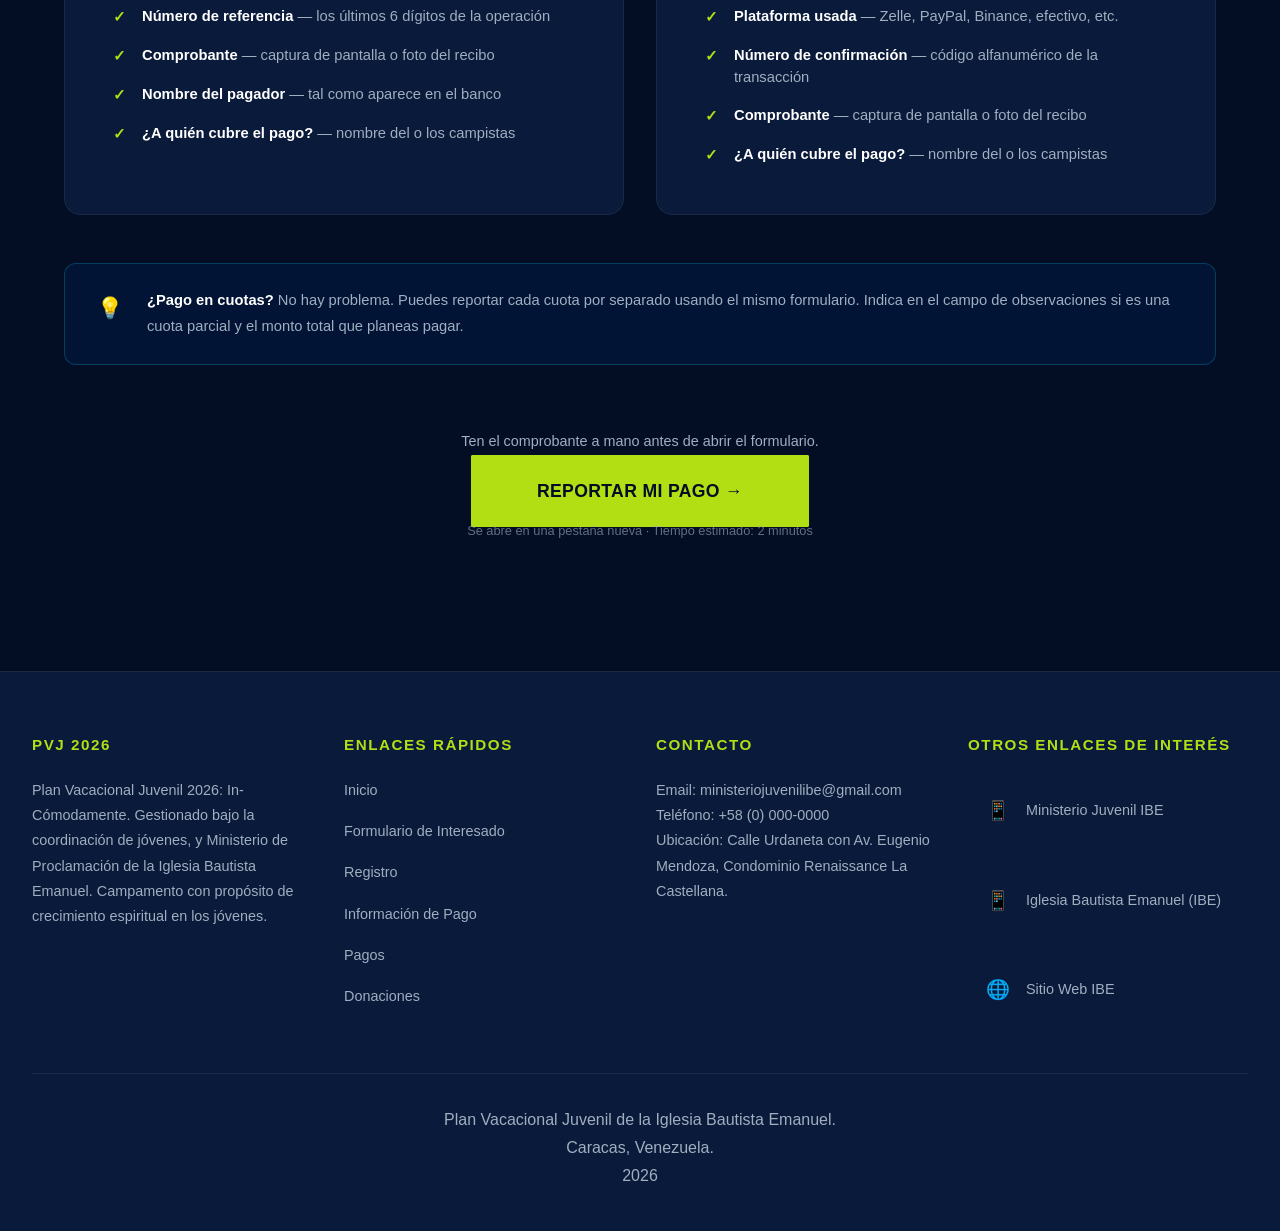
==== commit d416609a: "Add pagos.html — payment hub merging calculator + payment report Combines the euro/Bs calculator (pr" ====
--- a/calculadora.html
+++ b/calculadora.html
@@ -5,6 +5,7 @@
     <meta name="viewport" content="width=device-width, initial-scale=1.0">
     <title>Calculadora de Pago — PVJ 2026</title>
     <meta name="description" content="Calcula el equivalente en bolívares de tu inscripción al Campamento PVJ 2026 según la Tasa Euro BCV del día.">
+    <meta http-equiv="refresh" content="0; url=pagos.html#calculadora">
     <link rel="stylesheet" href="styles.css">
 </head>
 <body>
--- a/styles.css
+++ b/styles.css
@@ -1087,6 +1087,203 @@
 }
 
 /* ============================================
+   PAGOS PAGE
+   ============================================ */
+
+.pagos-calculator-section {
+    padding: var(--spacing-2xl) var(--spacing-lg);
+    border-bottom: 1px solid var(--border-subtle);
+}
+
+.pagos-section-header {
+    text-align: center;
+    margin-bottom: var(--spacing-xl);
+}
+
+.pagos-section-header h2 {
+    font-size: clamp(1.6rem, 4vw, 2.4rem);
+    font-weight: 800;
+    margin-bottom: var(--spacing-sm);
+    background: linear-gradient(135deg, var(--text-primary), var(--accent-lime));
+    -webkit-background-clip: text;
+    -webkit-text-fill-color: transparent;
+    background-clip: text;
+}
+
+.pagos-section-header p {
+    color: var(--text-secondary);
+    font-size: 1rem;
+    max-width: 560px;
+    margin: 0 auto;
+}
+
+.pagos-calculator-card {
+    max-width: 860px;
+    margin: 0 auto;
+}
+
+.pagos-bcv-disclaimer {
+    text-align: center;
+    margin-top: var(--spacing-md);
+    font-size: 0.82rem;
+    color: var(--text-secondary);
+    opacity: 0.7;
+    max-width: 560px;
+    margin-left: auto;
+    margin-right: auto;
+}
+
+.pagos-report-section {
+    padding: var(--spacing-2xl) var(--spacing-lg);
+}
+
+.pagos-methods-grid {
+    display: grid;
+    grid-template-columns: 1fr 1fr;
+    gap: var(--spacing-lg);
+    margin-bottom: var(--spacing-xl);
+}
+
+.pagos-method-card {
+    background: var(--bg-secondary);
+    border: 1px solid var(--border-subtle);
+    border-radius: 16px;
+    padding: var(--spacing-xl);
+    transition: border-color var(--transition-normal), transform var(--transition-normal);
+}
+
+.pagos-method-card:hover {
+    border-color: var(--border-active);
+    transform: translateY(-2px);
+}
+
+.pagos-method-badge {
+    display: inline-flex;
+    align-items: center;
+    justify-content: center;
+    width: 48px;
+    height: 48px;
+    border-radius: 12px;
+    font-size: 1.25rem;
+    font-weight: 800;
+    margin-bottom: var(--spacing-md);
+}
+
+.pagos-method-badge--bs {
+    background: rgba(178, 223, 20, 0.15);
+    color: var(--accent-lime);
+    border: 1px solid rgba(178, 223, 20, 0.3);
+}
+
+.pagos-method-badge--usd {
+    background: rgba(0, 102, 255, 0.15);
+    color: var(--accent-blue-bright);
+    border: 1px solid rgba(0, 229, 255, 0.25);
+}
+
+.pagos-method-card h3 {
+    font-size: 1.2rem;
+    font-weight: 700;
+    color: var(--text-primary);
+    margin-bottom: var(--spacing-xs);
+}
+
+.pagos-method-label {
+    font-size: 0.82rem;
+    color: var(--text-secondary);
+    margin-bottom: var(--spacing-md);
+    font-weight: 500;
+    letter-spacing: 0.03em;
+}
+
+.pagos-checklist {
+    list-style: none;
+    padding: 0;
+    margin: 0;
+    display: flex;
+    flex-direction: column;
+    gap: var(--spacing-sm);
+}
+
+.pagos-checklist li {
+    display: flex;
+    gap: var(--spacing-sm);
+    align-items: flex-start;
+    font-size: 0.92rem;
+    color: var(--text-secondary);
+    line-height: var(--line-height-normal);
+}
+
+.pagos-checklist li strong {
+    color: var(--text-primary);
+}
+
+.pagos-check {
+    color: var(--accent-lime);
+    font-weight: 700;
+    flex-shrink: 0;
+    margin-top: 1px;
+}
+
+.pagos-installments-note {
+    display: flex;
+    gap: var(--spacing-md);
+    align-items: flex-start;
+    background: rgba(0, 102, 255, 0.08);
+    border: 1px solid rgba(0, 229, 255, 0.2);
+    border-radius: 12px;
+    padding: var(--spacing-md) var(--spacing-lg);
+    margin-bottom: var(--spacing-2xl);
+    font-size: 0.92rem;
+    color: var(--text-secondary);
+    line-height: var(--line-height-relaxed);
+}
+
+.pagos-installments-note strong {
+    color: var(--text-primary);
+}
+
+.pagos-installments-icon {
+    font-size: 1.3rem;
+    flex-shrink: 0;
+    margin-top: 2px;
+}
+
+.pagos-cta {
+    text-align: center;
+}
+
+.pagos-cta-hint {
+    font-size: 0.9rem;
+    color: var(--text-secondary);
+    margin-bottom: var(--spacing-md);
+}
+
+.pagos-form-btn {
+    font-size: 1.1rem;
+    padding: var(--spacing-md) var(--spacing-2xl);
+    letter-spacing: 0.02em;
+}
+
+.pagos-cta-note {
+    margin-top: var(--spacing-sm);
+    font-size: 0.8rem;
+    color: var(--text-secondary);
+    opacity: 0.6;
+}
+
+@media (max-width: 768px) {
+    .pagos-methods-grid {
+        grid-template-columns: 1fr;
+    }
+
+    .pagos-installments-note {
+        flex-direction: column;
+        gap: var(--spacing-sm);
+    }
+}
+
+/* ============================================
    CALCULATOR CTA LINK (inside price card)
    ============================================ */
 .calc-cta-link {
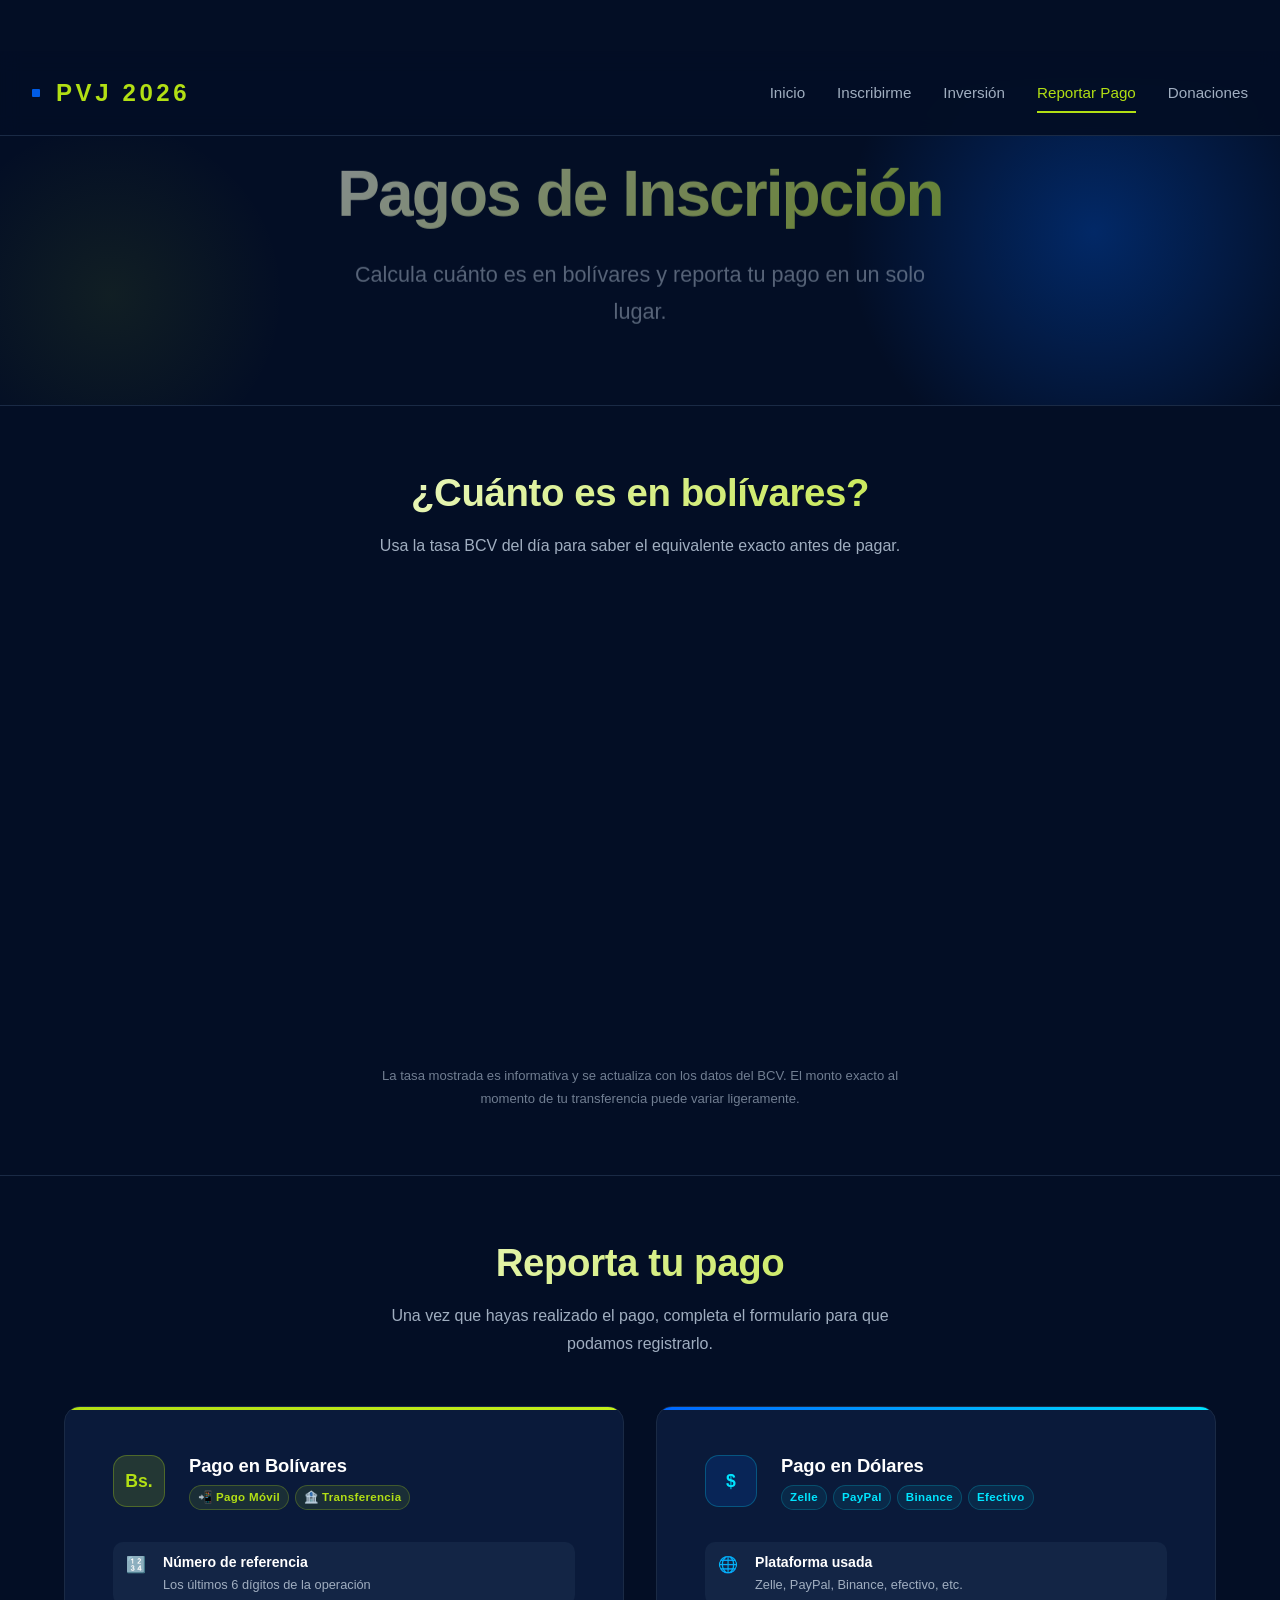
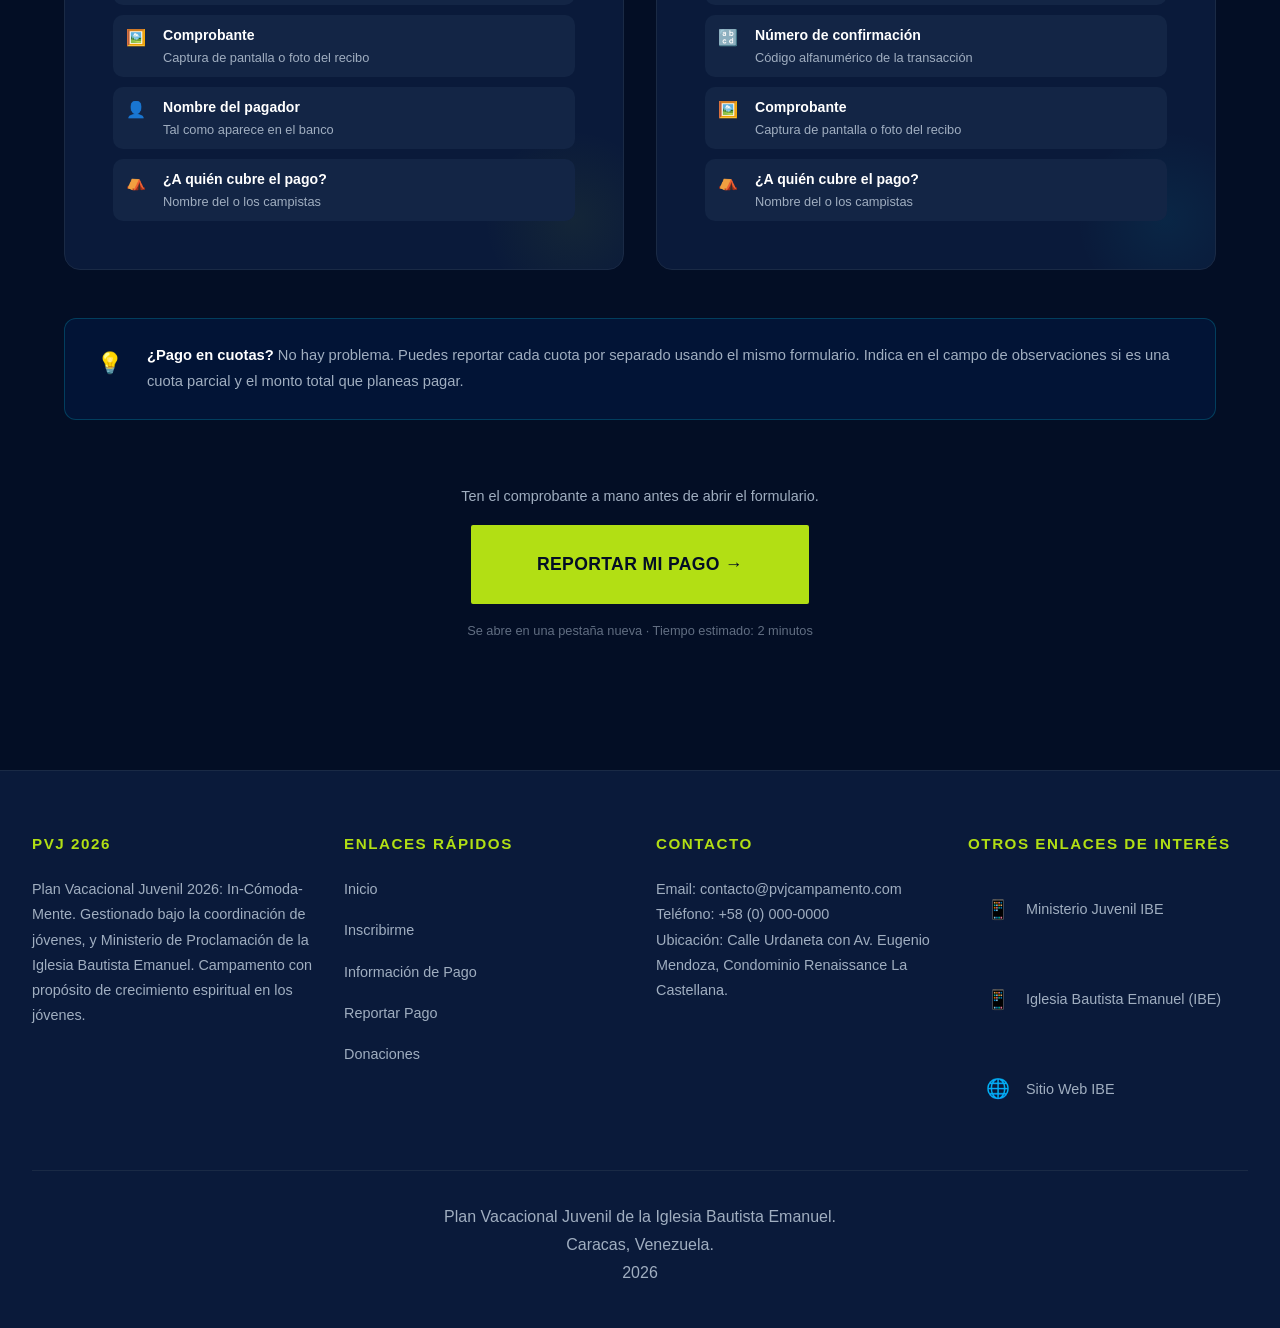
==== commit 954d0dba: "Add config.js as single source of truth for site-wide constants - New config.js defines SITE_URL and" ====
--- a/calculadora.html
+++ b/calculadora.html
@@ -60,6 +60,7 @@
     <!-- FOOTER — rendered by components.js -->
     <footer></footer>
 
+    <script src="config.js"></script>
     <script src="components.js"></script>
     <script src="main.js"></script>
 </body>
--- a/styles.css
+++ b/styles.css
@@ -209,6 +209,7 @@
     display: flex;
     align-items: center;
     gap: var(--spacing-sm);
+    text-decoration: none;
 }
 
 .logo::before {
@@ -1144,29 +1145,82 @@
     margin-bottom: var(--spacing-xl);
 }
 
+/* Card base */
 .pagos-method-card {
     background: var(--bg-secondary);
     border: 1px solid var(--border-subtle);
     border-radius: 16px;
     padding: var(--spacing-xl);
-    transition: border-color var(--transition-normal), transform var(--transition-normal);
+    position: relative;
+    overflow: hidden;
+    transition: transform var(--transition-normal), box-shadow var(--transition-normal);
+}
+
+/* Colored top accent bar */
+.pagos-method-card::before {
+    content: '';
+    position: absolute;
+    top: 0;
+    left: 0;
+    right: 0;
+    height: 3px;
+    border-radius: 16px 16px 0 0;
+}
+
+.pagos-method-card--bs::before {
+    background: linear-gradient(90deg, var(--accent-lime), var(--accent-lime-bright));
+}
+
+.pagos-method-card--usd::before {
+    background: linear-gradient(90deg, var(--accent-blue), var(--accent-blue-bright));
+}
+
+/* Subtle background glow */
+.pagos-method-card--bs::after {
+    content: '';
+    position: absolute;
+    bottom: -40px;
+    right: -40px;
+    width: 180px;
+    height: 180px;
+    background: radial-gradient(circle, rgba(178, 223, 20, 0.06) 0%, transparent 70%);
+    pointer-events: none;
+}
+
+.pagos-method-card--usd::after {
+    content: '';
+    position: absolute;
+    bottom: -40px;
+    right: -40px;
+    width: 180px;
+    height: 180px;
+    background: radial-gradient(circle, rgba(0, 229, 255, 0.06) 0%, transparent 70%);
+    pointer-events: none;
 }
 
 .pagos-method-card:hover {
-    border-color: var(--border-active);
-    transform: translateY(-2px);
+    transform: translateY(-3px);
+    box-shadow: 0 12px 40px rgba(0, 0, 0, 0.3);
+}
+
+/* Card header: badge + title + tags side by side */
+.pagos-method-header {
+    display: flex;
+    align-items: flex-start;
+    gap: var(--spacing-md);
+    margin-bottom: var(--spacing-lg);
 }
 
 .pagos-method-badge {
     display: inline-flex;
     align-items: center;
     justify-content: center;
-    width: 48px;
-    height: 48px;
-    border-radius: 12px;
-    font-size: 1.25rem;
+    width: 52px;
+    height: 52px;
+    border-radius: 14px;
+    font-size: 1.1rem;
     font-weight: 800;
-    margin-bottom: var(--spacing-md);
+    flex-shrink: 0;
 }
 
 .pagos-method-badge--bs {
@@ -1182,49 +1236,89 @@
 }
 
 .pagos-method-card h3 {
-    font-size: 1.2rem;
+    font-size: 1.15rem;
     font-weight: 700;
     color: var(--text-primary);
     margin-bottom: var(--spacing-xs);
-}
-
-.pagos-method-label {
-    font-size: 0.82rem;
-    color: var(--text-secondary);
-    margin-bottom: var(--spacing-md);
-    font-weight: 500;
+    line-height: var(--line-height-tight);
+}
+
+/* Platform tags row */
+.pagos-platform-tags {
+    display: flex;
+    flex-wrap: wrap;
+    gap: 6px;
+    margin-top: 6px;
+}
+
+.pagos-tag {
+    font-size: 0.72rem;
+    font-weight: 600;
+    padding: 3px 8px;
+    border-radius: 20px;
     letter-spacing: 0.03em;
 }
 
+.pagos-tag--bs {
+    background: rgba(178, 223, 20, 0.1);
+    color: var(--accent-lime);
+    border: 1px solid rgba(178, 223, 20, 0.25);
+}
+
+.pagos-tag--usd {
+    background: rgba(0, 229, 255, 0.08);
+    color: var(--accent-blue-bright);
+    border: 1px solid rgba(0, 229, 255, 0.2);
+}
+
+/* Checklist */
 .pagos-checklist {
     list-style: none;
     padding: 0;
     margin: 0;
     display: flex;
     flex-direction: column;
-    gap: var(--spacing-sm);
+    gap: 10px;
 }
 
 .pagos-checklist li {
     display: flex;
     gap: var(--spacing-sm);
     align-items: flex-start;
-    font-size: 0.92rem;
-    color: var(--text-secondary);
-    line-height: var(--line-height-normal);
-}
-
-.pagos-checklist li strong {
-    color: var(--text-primary);
-}
-
-.pagos-check {
-    color: var(--accent-lime);
-    font-weight: 700;
+    background: var(--bg-tertiary);
+    border-radius: 10px;
+    padding: 10px 12px;
+    position: relative;
+    z-index: 1;
+}
+
+.pagos-checklist-icon {
+    font-size: 1rem;
     flex-shrink: 0;
     margin-top: 1px;
-}
-
+    width: 22px;
+    text-align: center;
+}
+
+.pagos-checklist li div:last-child {
+    display: flex;
+    flex-direction: column;
+    gap: 2px;
+}
+
+.pagos-checklist li strong {
+    font-size: 0.88rem;
+    color: var(--text-primary);
+    display: block;
+}
+
+.pagos-checklist li span {
+    font-size: 0.8rem;
+    color: var(--text-secondary);
+    line-height: var(--line-height-normal);
+}
+
+/* Installments note */
 .pagos-installments-note {
     display: flex;
     gap: var(--spacing-md);
@@ -1249,14 +1343,18 @@
     margin-top: 2px;
 }
 
+/* CTA — flex column so items never overlap */
 .pagos-cta {
-    text-align: center;
+    display: flex;
+    flex-direction: column;
+    align-items: center;
+    gap: var(--spacing-sm);
 }
 
 .pagos-cta-hint {
     font-size: 0.9rem;
     color: var(--text-secondary);
-    margin-bottom: var(--spacing-md);
+    margin: 0;
 }
 
 .pagos-form-btn {
@@ -1266,10 +1364,10 @@
 }
 
 .pagos-cta-note {
-    margin-top: var(--spacing-sm);
     font-size: 0.8rem;
     color: var(--text-secondary);
     opacity: 0.6;
+    margin: 0;
 }
 
 @media (max-width: 768px) {
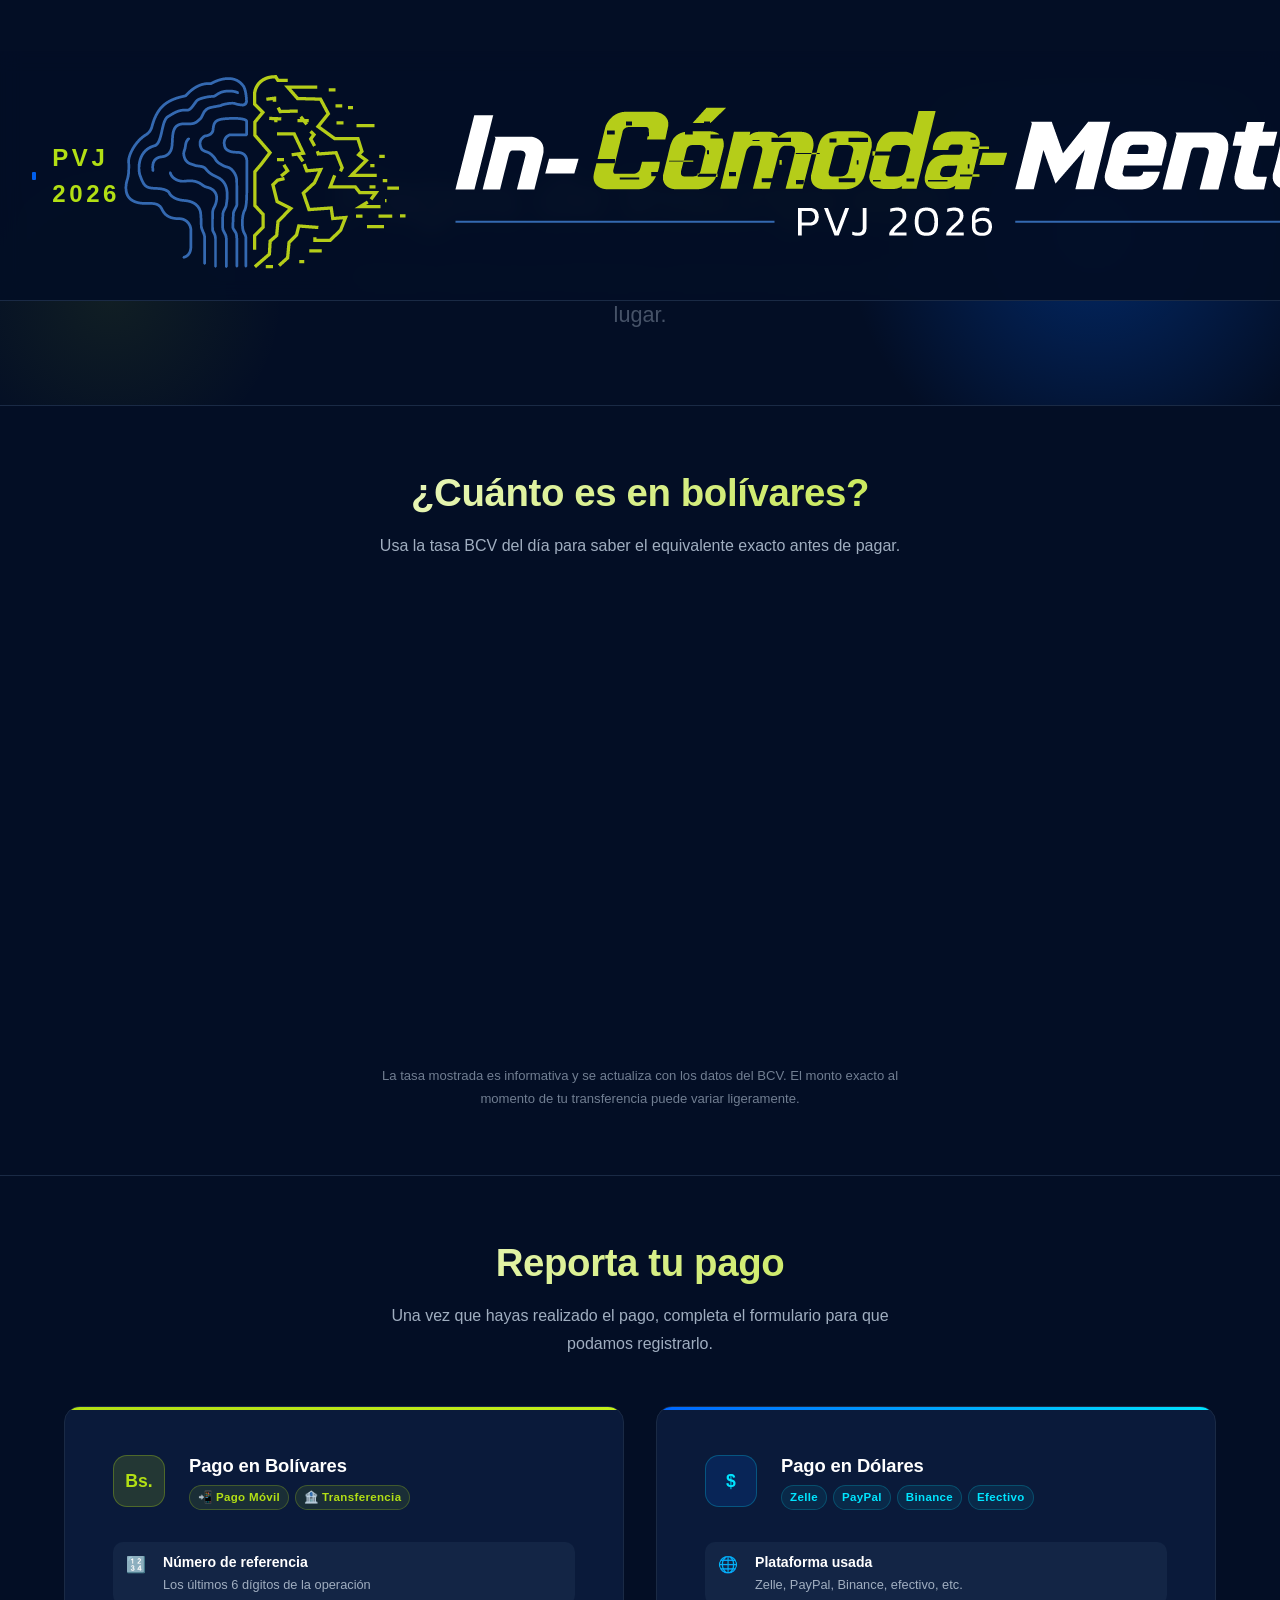
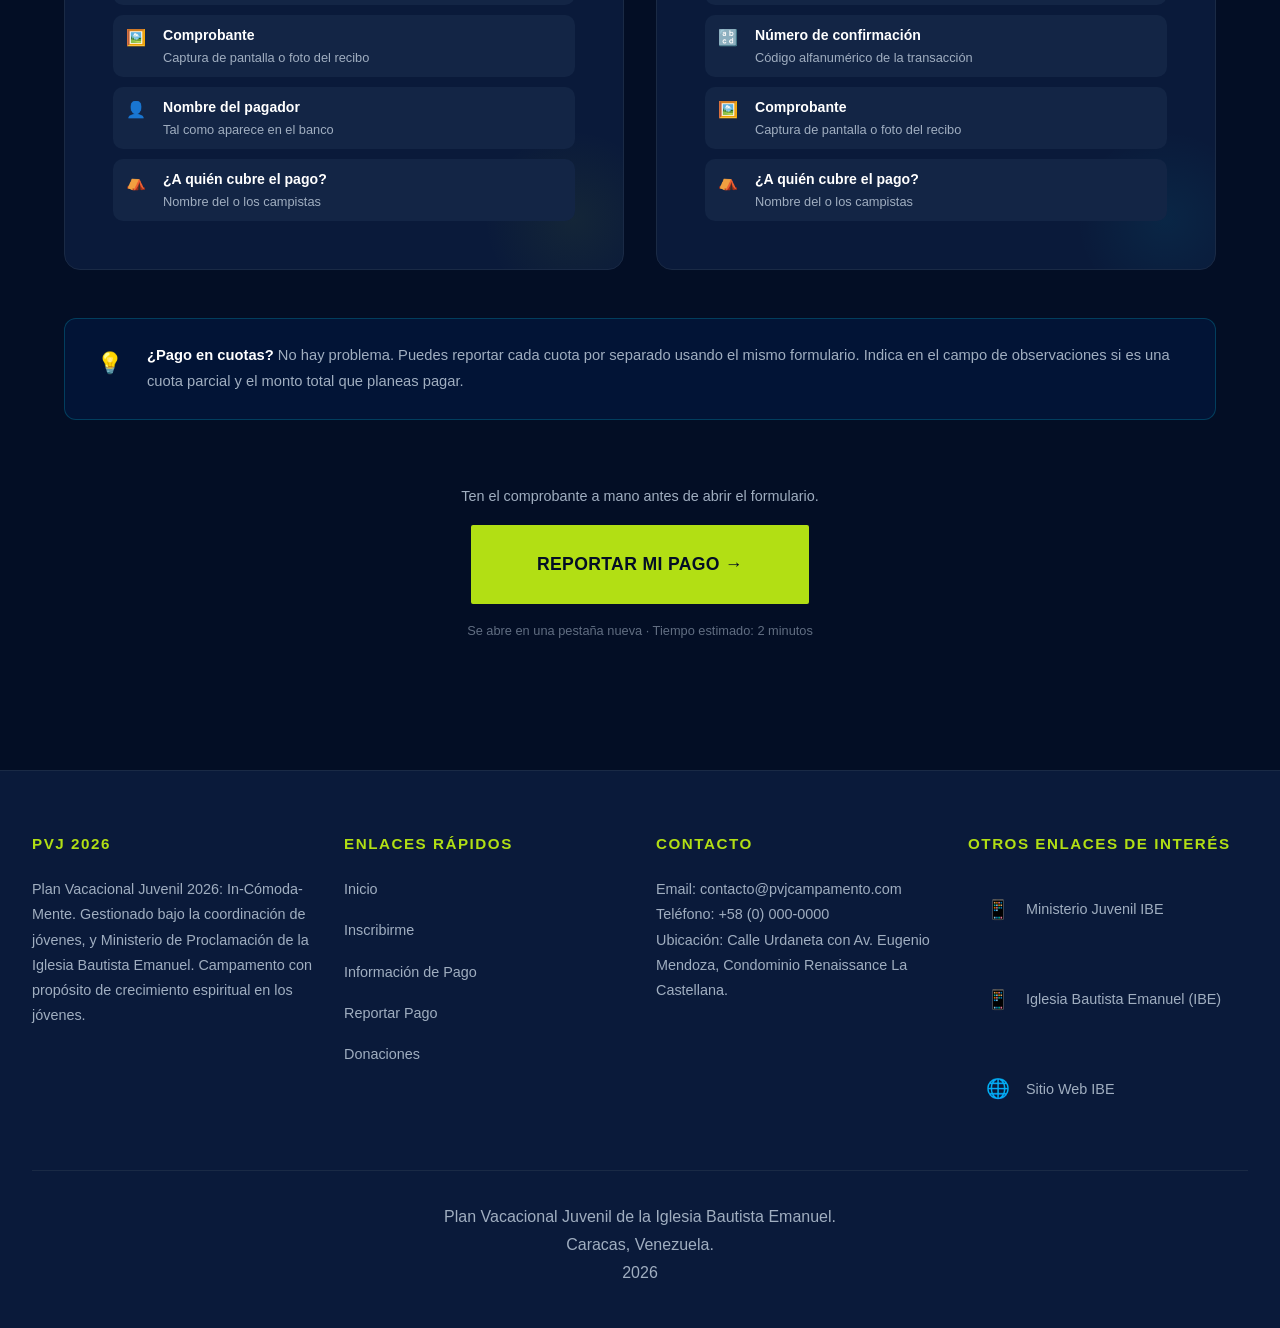
==== commit 00fd3685: "Add favicon and replace Inicio nav text with logo image - Add favicon.ico link to all 4 HTML pages (" ====
--- a/calculadora.html
+++ b/calculadora.html
@@ -6,6 +6,7 @@
     <title>Calculadora de Pago — PVJ 2026</title>
     <meta name="description" content="Calcula el equivalente en bolívares de tu inscripción al Campamento PVJ 2026 según la Tasa Euro BCV del día.">
     <meta http-equiv="refresh" content="0; url=pagos.html#calculadora">
+    <link rel="icon" type="image/x-icon" href="assets/favicon.ico">
     <link rel="stylesheet" href="styles.css">
 </head>
 <body>
@@ -64,4 +65,4 @@
     <script src="components.js"></script>
     <script src="main.js"></script>
 </body>
-</html>
+</html>
